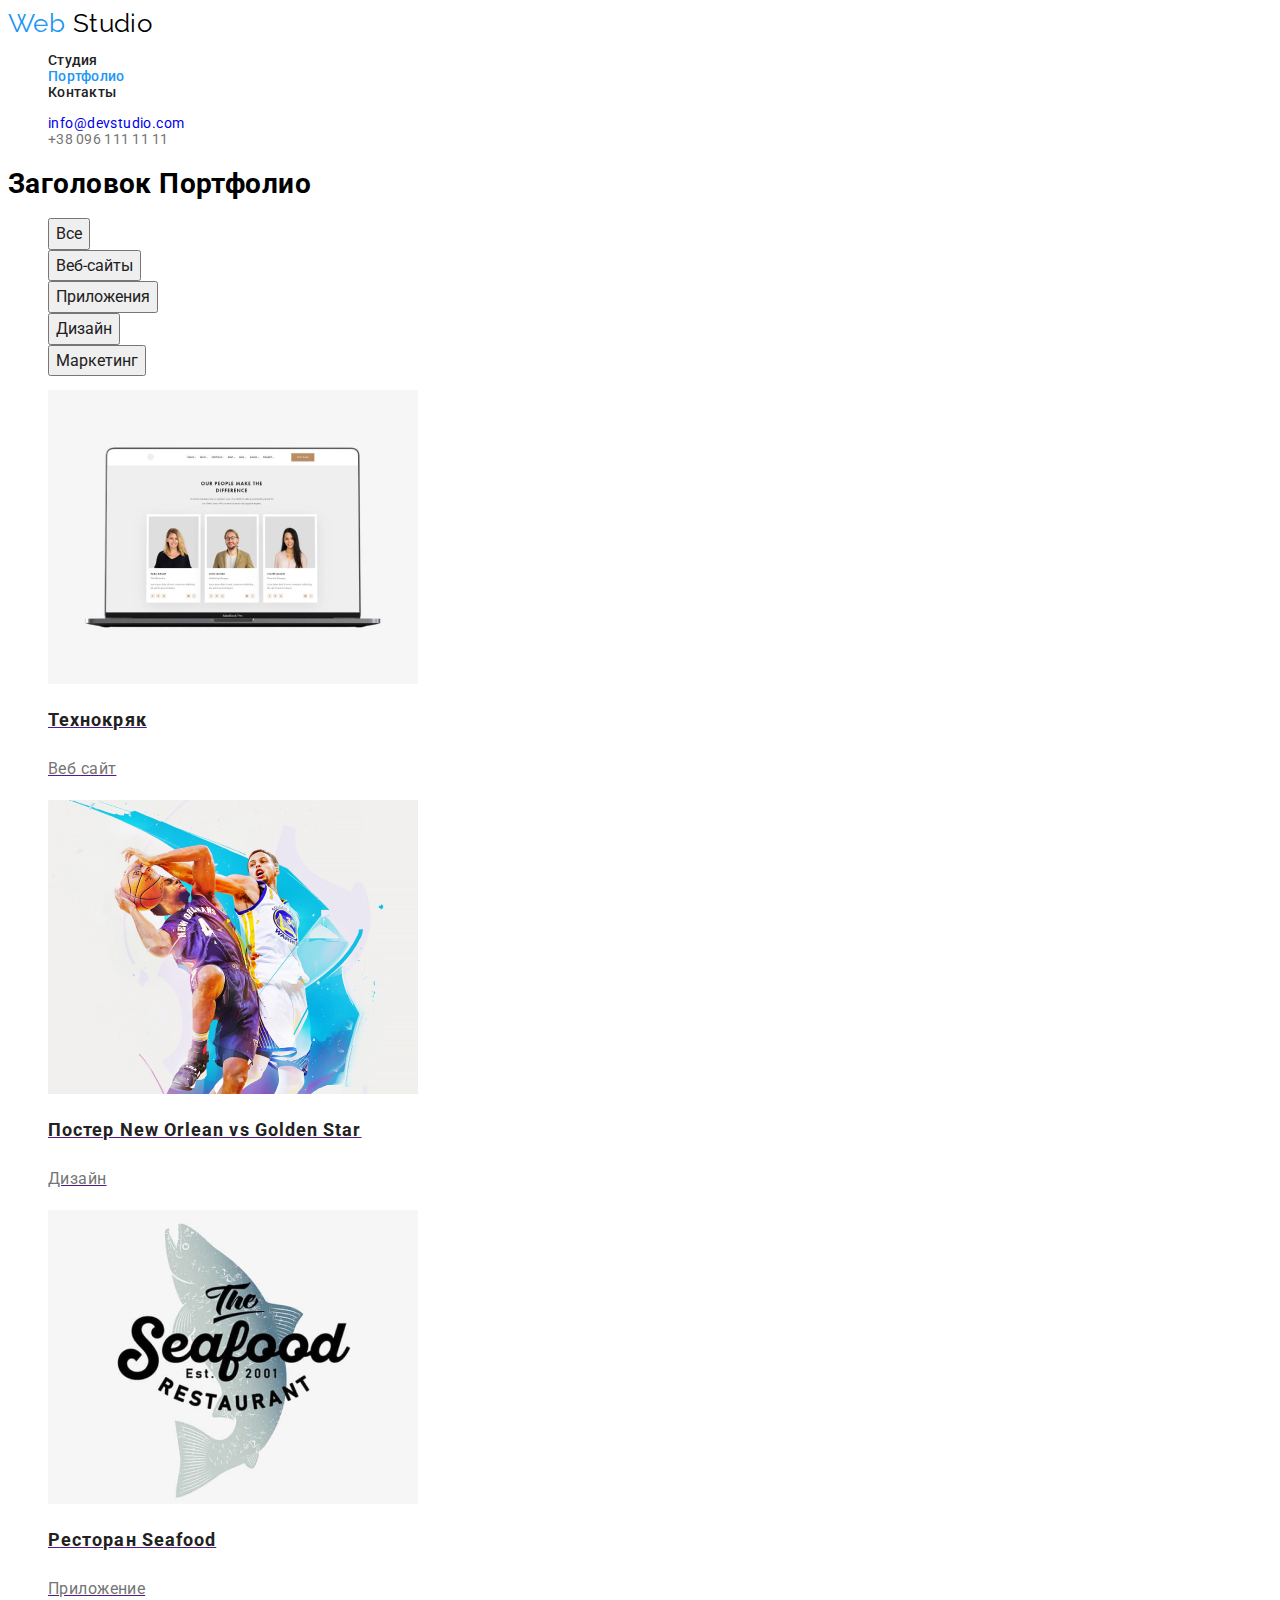
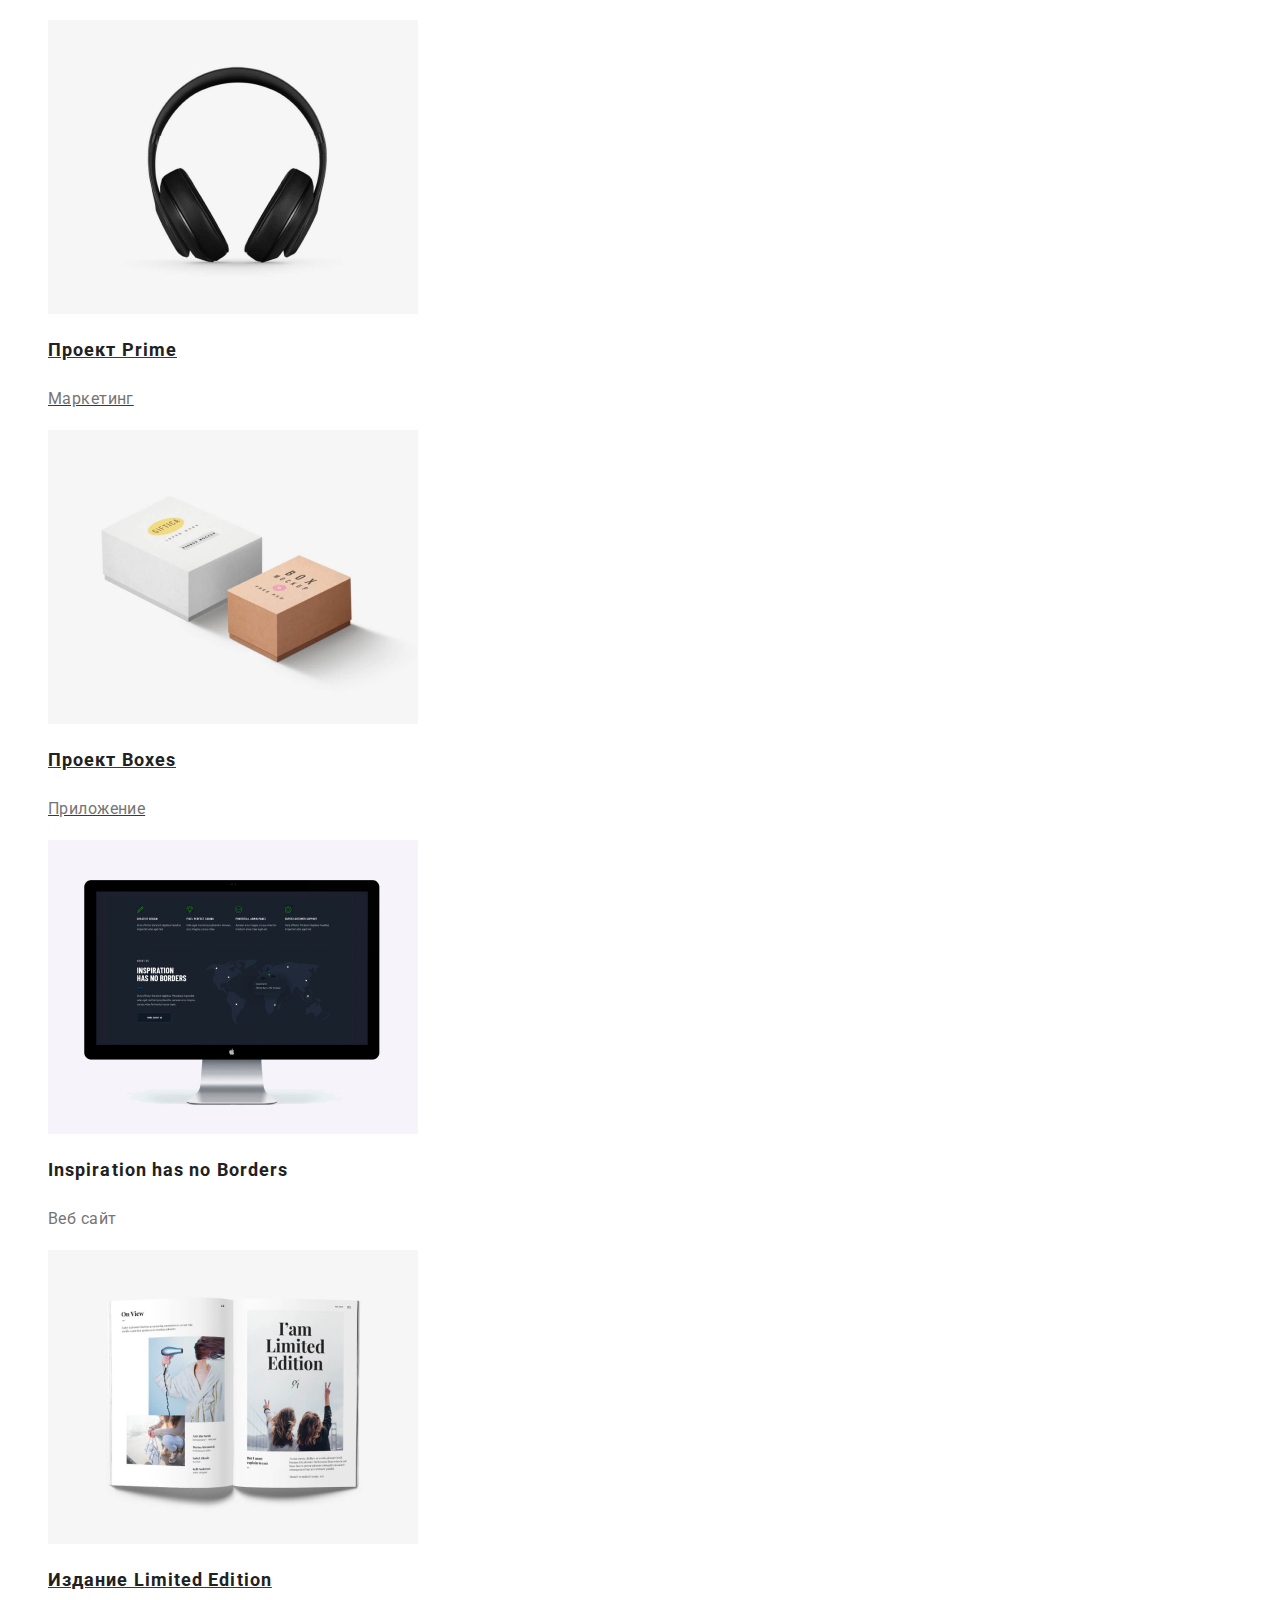
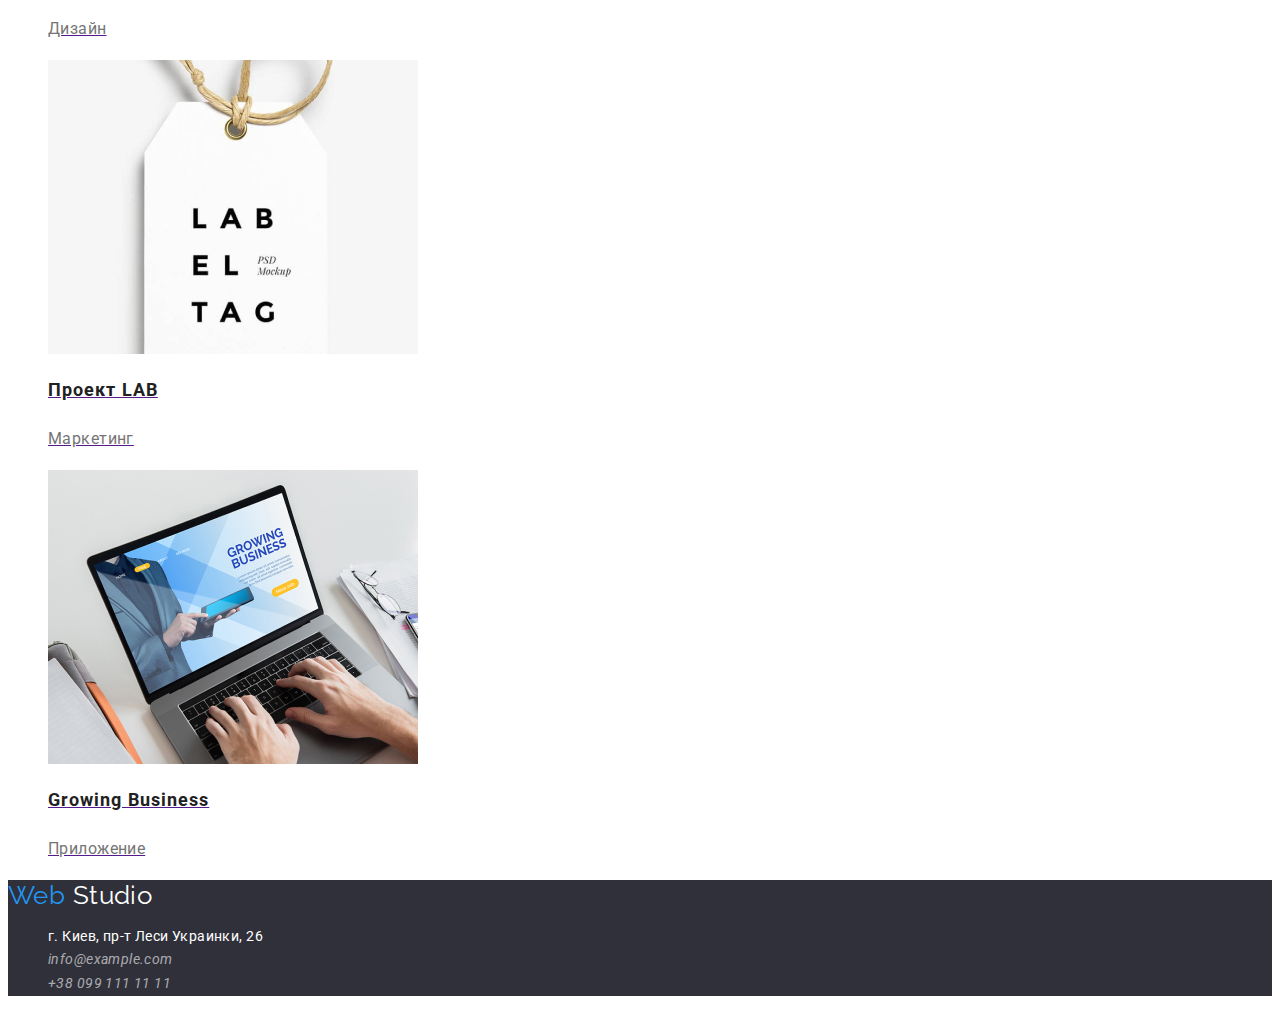
==== portfolio.html @ ffc9e4dd "111" ====
<!DOCTYPE html>
<html lang="ru">
  <head>
    <meta charset="UTF-8" />
    <meta http-equiv="X-UA-Compatible" content="IE=edge" />
    <meta name="viewport" content="width=device-width, initial-scale=1.0" />
    <title>Портфолио</title>
    <link rel="preconnect" href="https://fonts.googleapis.com" />
    <link rel="preconnect" href="https://fonts.gstatic.com" crossorigin />
    <link
      href="https://fonts.googleapis.com/css2?family=Raleway:wght@700&family=Roboto:wght@400;500;700;900&display=swap"
      rel="stylesheet"
    />
    <link rel="stylesheet" href="./css/styles.css" />
    <!--<style>
   /*a { 
    text-decoration: none; /* Отменяем подчеркивание у ссылки */
   } 
  </style> -->
  </head>
  <body>
    <!--  Верхний контейнер       -->
    <header class="heder list">
      <nav class="hight-kont link">
        <a href="/" class="logotip link"><span class="logotip-end">Web</span> Studio</a>
        <ul class="site-list list link">
         <li><a href="./index.html" class="heder-li link">Студия</a></li>
          <li><a href="./portfolio.html" class="link-current heder-li link list">Портфолио</a></li>
          <li><a href="#" class="heder-li list link">Контакты</a></li>
        </ul>
      </nav>
      <ul class="site-nav-list list">
        <li>
          <a href="mailto:info@devstudio.com" class="site-nav-list-mail link list">info@devstudio.com</a>
        </li>
        <li><a href="tel:+380961111111" class="site-nav-list-contacts contacts link list">+38 096 111 11 11</a></li>
      </ul>
    </header>
    <main>
      <!--Секция Заголовок портфолию  -->
      <section>
        <h1>Заголовок Портфолио</h1>
        <!--  Контейнер с кнопками -->
        <ul class="portfolio-button list">
          <li><button type="button" class="button-li">Все</button></li>
          <li><button type="button" class="button-li">Веб-сайты</button></li>
          <li><button type="button" class="button-li">Приложения</button></li>
          <li><button type="button" class="button-li">Дизайн</button></li>
          <li><button type="button" class="button-li">Маркетинг</button></li>
        </ul>
       <ul class="one-foto list">
          <!--  1 ряд фото -->
          <li>
            <a href=""><img src="./images/foto4.jpg" alt="foto4" width="370" height="294" />
            <h2 class="portfolio-name">Технокряк</h2>
            <p class="portfolio-text">Веб сайт</p></a>
          </li>
          <li>
            <a href=""><img src="./images/foto5.jpg" alt="foto5" width="370" height="294"/>
            <h2 class="portfolio-name">Постер New Orlean vs Golden Star</h2>
            <p class="portfolio-text">Дизайн</p></a>
          </li>
          <li>
            <a href=""><img src="./images/foto6.jpg" alt="foto6" width="370" height="294"/>
            <h2 class="portfolio-name">Ресторан Seafood</h2>
            <p class="portfolio-text">Приложение</p></a>
          </li>
          <!--  2 ряд фото -->
          <li>
            <a href=""><img src="./images/foto7.jpg" alt="foto7" width="370" height="294"/>
            <h2 class="portfolio-name">Проект Prime</h2>
            <p class="portfolio-text">Маркетинг</p></a>
          </li>
          <li>
            <a href=""><img src="./images/foto8.jpg" alt="foto8" width="370" height="294"/>
            <h2 class="portfolio-name">Проект Boxes</h2>
            <p class="portfolio-text">Приложение</p>
          </li>
          <li>
            <a href=""><img src="./images/foto9.jpg" alt="foto9" width="370" height="294"/></a>
            <h2 class="portfolio-name">Inspiration has no Borders</h2>
            <p class="portfolio-text">Веб сайт</p></a>
          </li>
          <!-- 3 ряд фото -->
          <li>
            <a href=""><img src="./images/foto10.jpg" alt="foto10" width="370" height="294"/>
            <h2 class="portfolio-name">Издание Limited Edition</h2>
            <p class="portfolio-text">Дизайн</p></a>
          </li>
          <li>
            <a href=""><img src="./images/foto11.jpg" alt="foto11" width="370" height="294"/>
            <h2 class="portfolio-name">Проект LAB</h2>
            <p class="portfolio-text">Маркетинг</p></a>
          </li>
          <li>
            <a href=""><img src="./images/foto12.jpg" alt="foto12" width="370" height="294"/>
            <h2 class="portfolio-name">Growing Business</h2>
            <p class="portfolio-text">Приложение</p></a>
          </li>
        </ul>
      </section>
    </main>
    <!-- Футер     -->
    <footer>
      <div class="adress">
        <a href="/" class="logo-footer link"><span class="logotip-end">Web</span> Studio</a>
        <address>
          <ul class="footer list">
            <li>
              <a href="#" class="adr-text link">г. Киев, пр-т Леси Украинки, 26</a>
            </li>
            <li>
              <a href="mailto:info@example.com" class="adr-mail link list">info@example.com</a>
            </li>
            <li>
              <a href="tel:+380991111111" class="adr-mail link list">+38 099 111 11 11</a>
            </li>
          </ul>
        </address>
      </div>
    </footer>
  </body>
</html>
---- css/styles.css ----
body {
  background-color: #ffffff;
  font-family: Roboto;
  letter-spacing: 0.03em;
  font-size: 14px;
}
/*убираем подчекивание*/
.link {
  text-decoration: none;
}
/* убираем точки*/
.list {
  list-style: none;
}
/* ------------header----------------------- */

.logotip {
  color: #000000;
  font-family: Raleway;
  font-size: 26px;
  line-height: 1.19;
}
.logotip-end {
  color: #2196f3;
  font-family: Raleway;
  font-size: 26px;
  line-height: 1.19;
}

.heder-li {
  font-weight: 500;
  font-size: 14px;
  line-height: 1.14;
  letter-spacing: 0.02em;
  color: #212121;
}
.heder-li:hover {
  color: #2196f3;
}

.heder-li:focus {
  color: #2196f3;
}

.site-list {
  color: #212121;
  line-height: 1.14;
  letter-spacing: 0.02em;
}
.link-portfo {
  color: #212121;
}
.link-current {
  color: #2196f3;
}
.link-current:hover {
  color: #2196f3;
}
.link-current:focus {
  color: #2196f3;
}

.contacts {
  color: #757575;
  line-height: 1.14;
  letter-spacing: 0.02em;
}
.site-nav-list-mail:hover {
color: #2196f3;
}
.site-nav-list-mail:focus {
color: #2196f3;
}
.site-nav-list-contacts:hover {
  color: #2196f3;
}
.site-nav-list-contacts:focus {
  color: #2196f3;
}

/* -----------main---------------------- */
.hero {
  background-color: #2f303a;
}
.hero-title {
  color: #ffffff;
  font-weight: 900;
  font-size: 44px;
  line-height: 1.3;
  text-align: center;
  letter-spacing: 0.06em;
}
.hero-button-text {
  font-family: inherit;
  background-color: #2196f3;
  color: #ffffff;
  font-size: 16px;
  line-height: 1.8;
  letter-spacing: 0.06em;
}
/*----------- преймущества --------------------*/
.benefits-title {
  color: #212121;
  font-size: 14px;
  line-height: 1.14;
  text-transform: uppercase;
}
.benefits-text {
  color: #757575;
  line-height: 1.7;
}
/* ----------чем мы занимаемся ------------------*/
.about-us-text {
  color: #212121;
  font-size: 36px;
  line-height: 1.16;
  text-align: center;
}
/*----------- наша команда -------------------- */
.our-team {
  font-size: 16px;
  line-height: 1.18;
  color: #212121;
}
.our-team-text {
  font-size: 16px;
  line-height: 1.18;
  color: #757575;
}
/* --------------подвал -------------------------*/
.adress {
  background-color: #2f303a;
}
.logo-footer {
  font-family: Raleway;
  font-size: 26px;
  line-height: 1.19;
  color: #ffffff;
}
.adr-text {
  font-style: normal;
  line-height: 1.7;
  color: #ffffff;
}
.adr-mail {
  line-height: 1.7;
  color: rgba(255, 255, 255, 0.6);
}
/* ------------Портфолио --------------------------*/
.button-set {
  background-color: #f5f4fa;
}
.button-li {
  font-family: inherit;
  font-size: 16px;
  line-height: 1.6;
  text-align: center;
  color: #212121;
}
.portfolio-name {
  font-weight: bold;
  font-size: 18px;
  line-height: 36px;
  letter-spacing: 0.06em;
  color: #212121;
}
.portfolio-text {
  font-size: 16px;
  line-height: 30px;
  color: #757575;
}
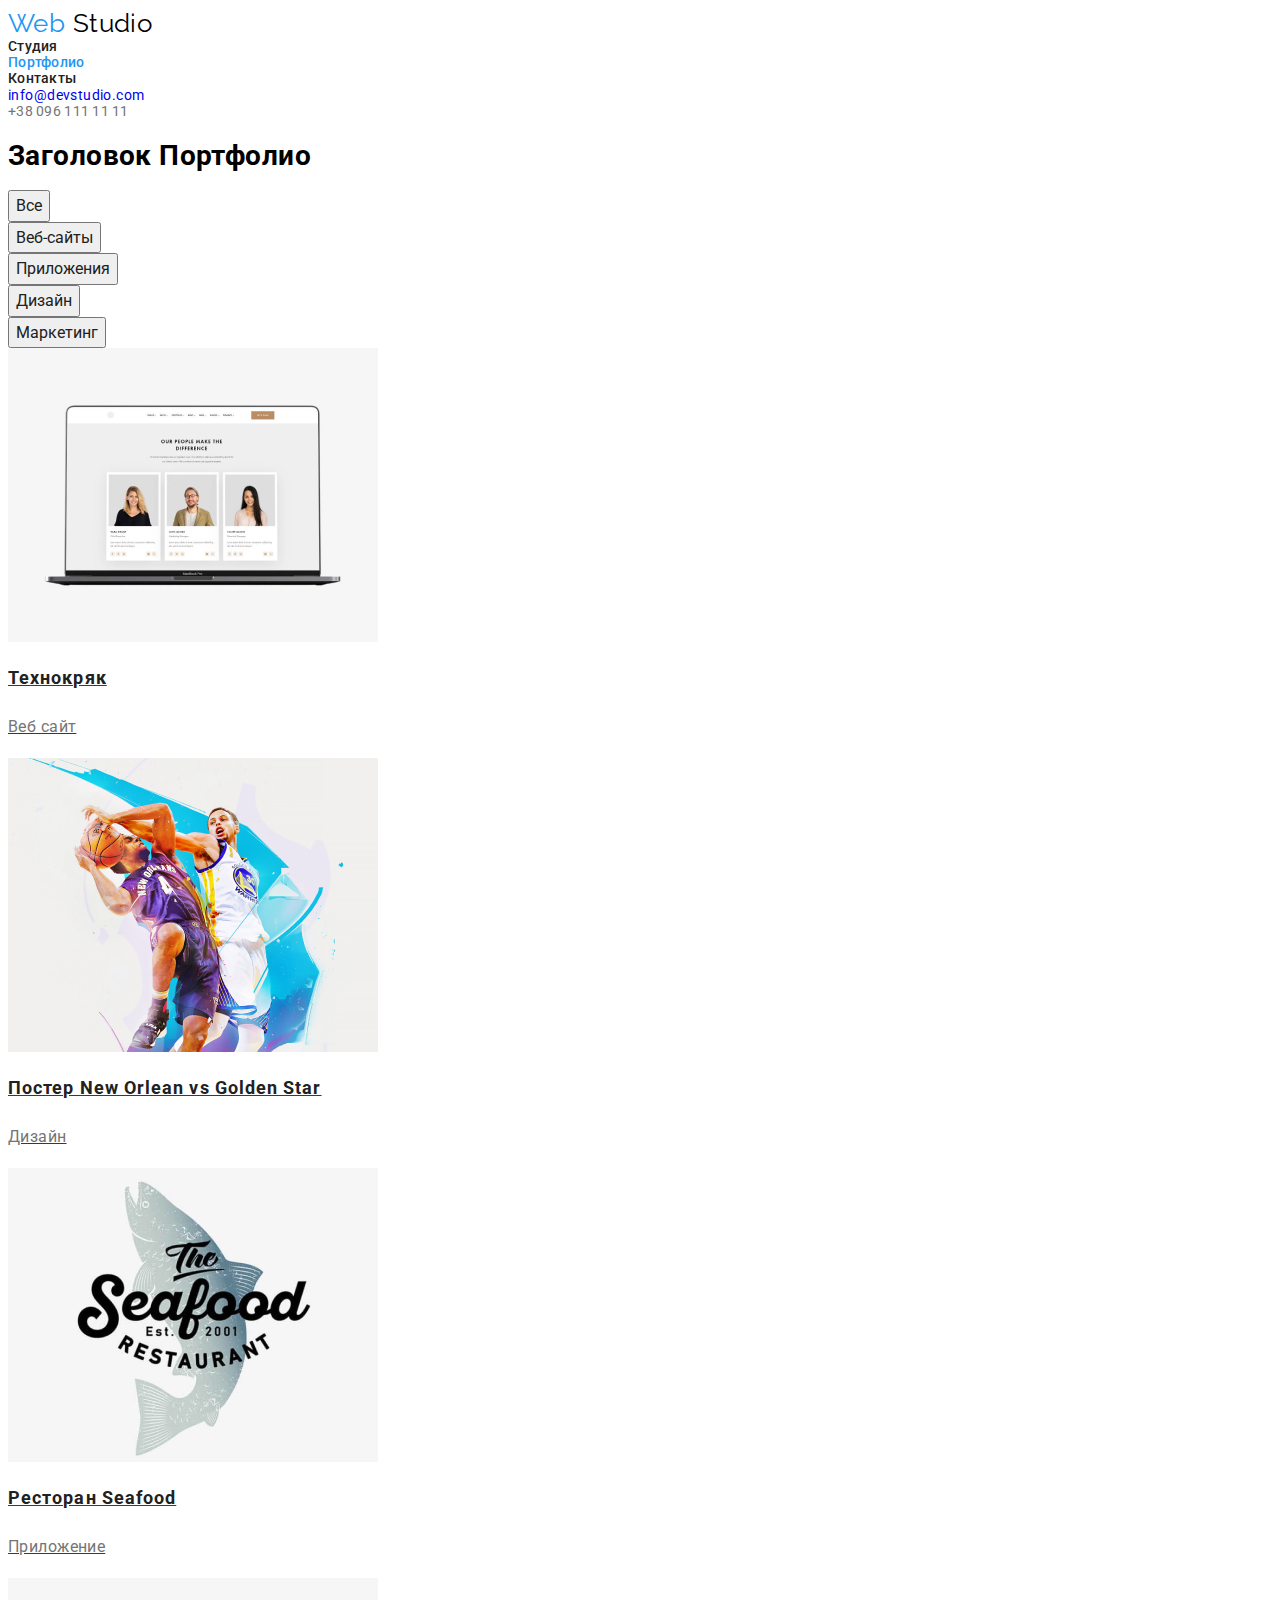
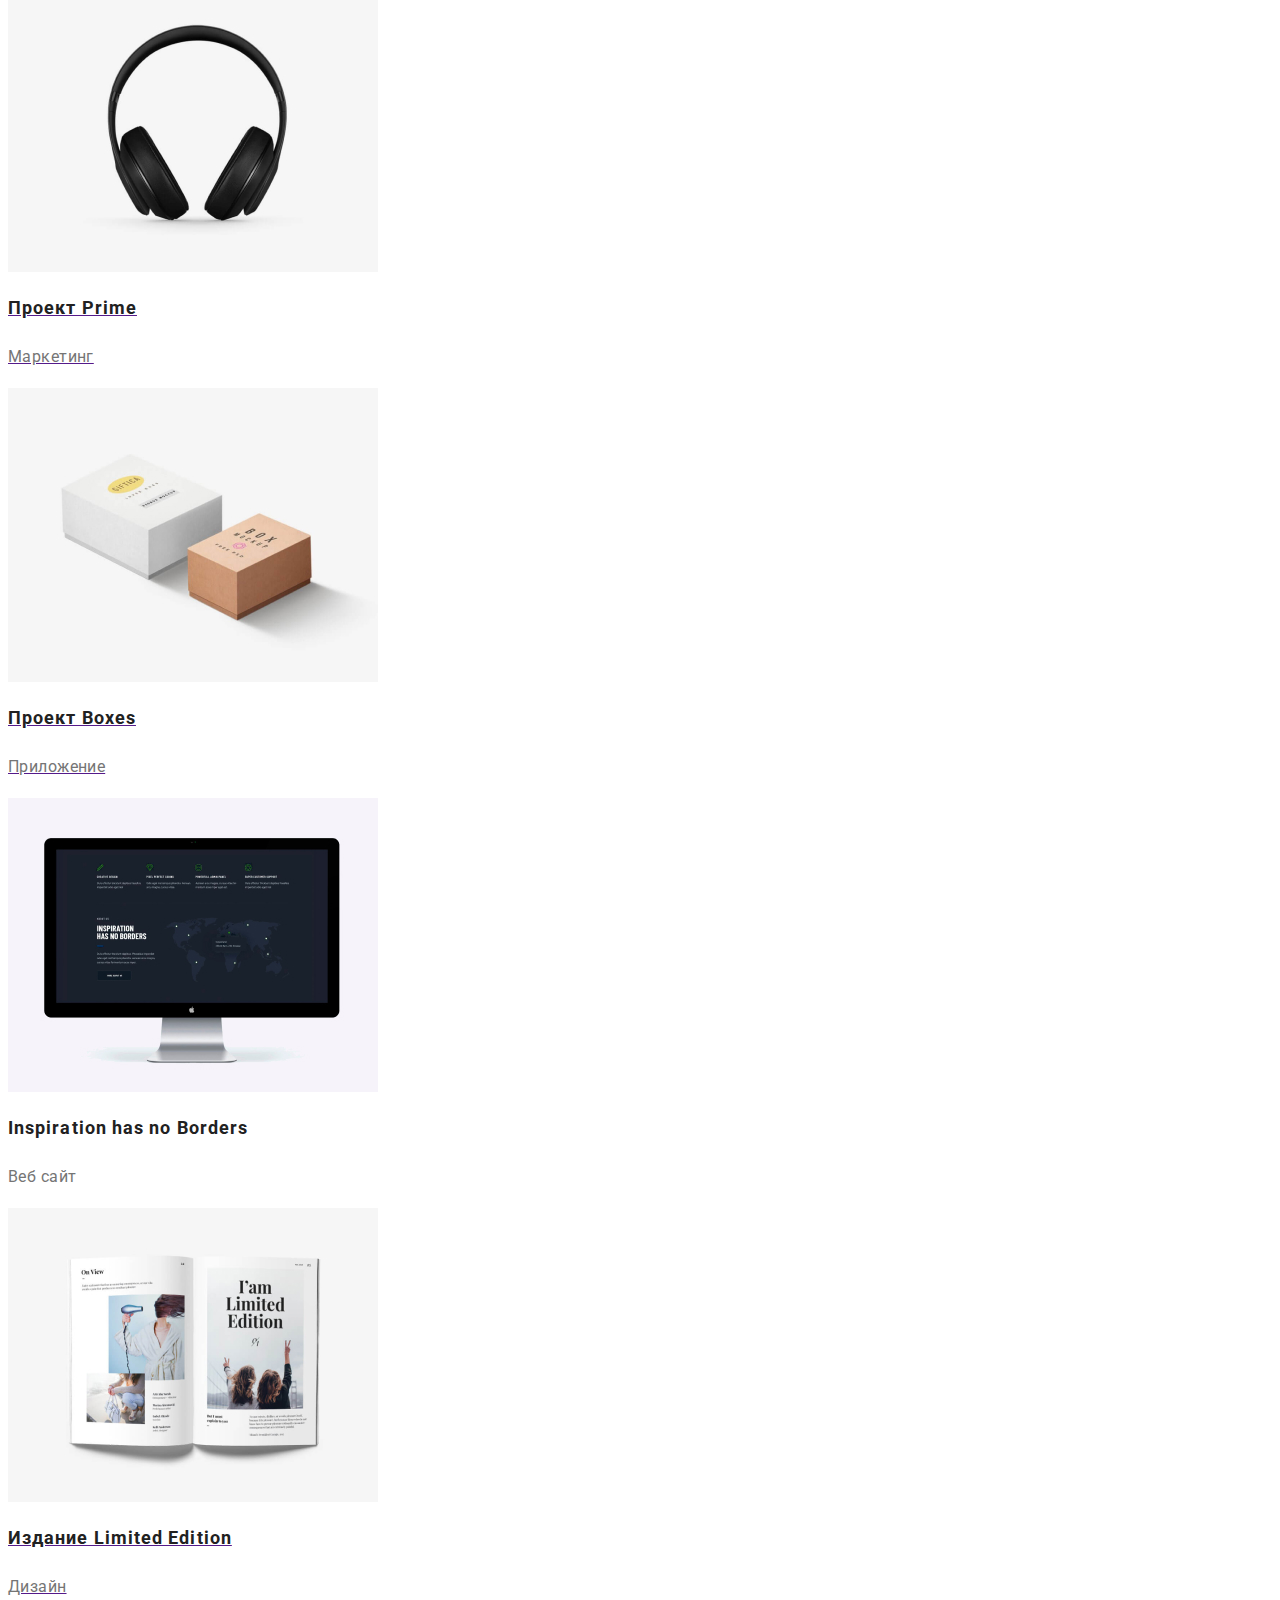
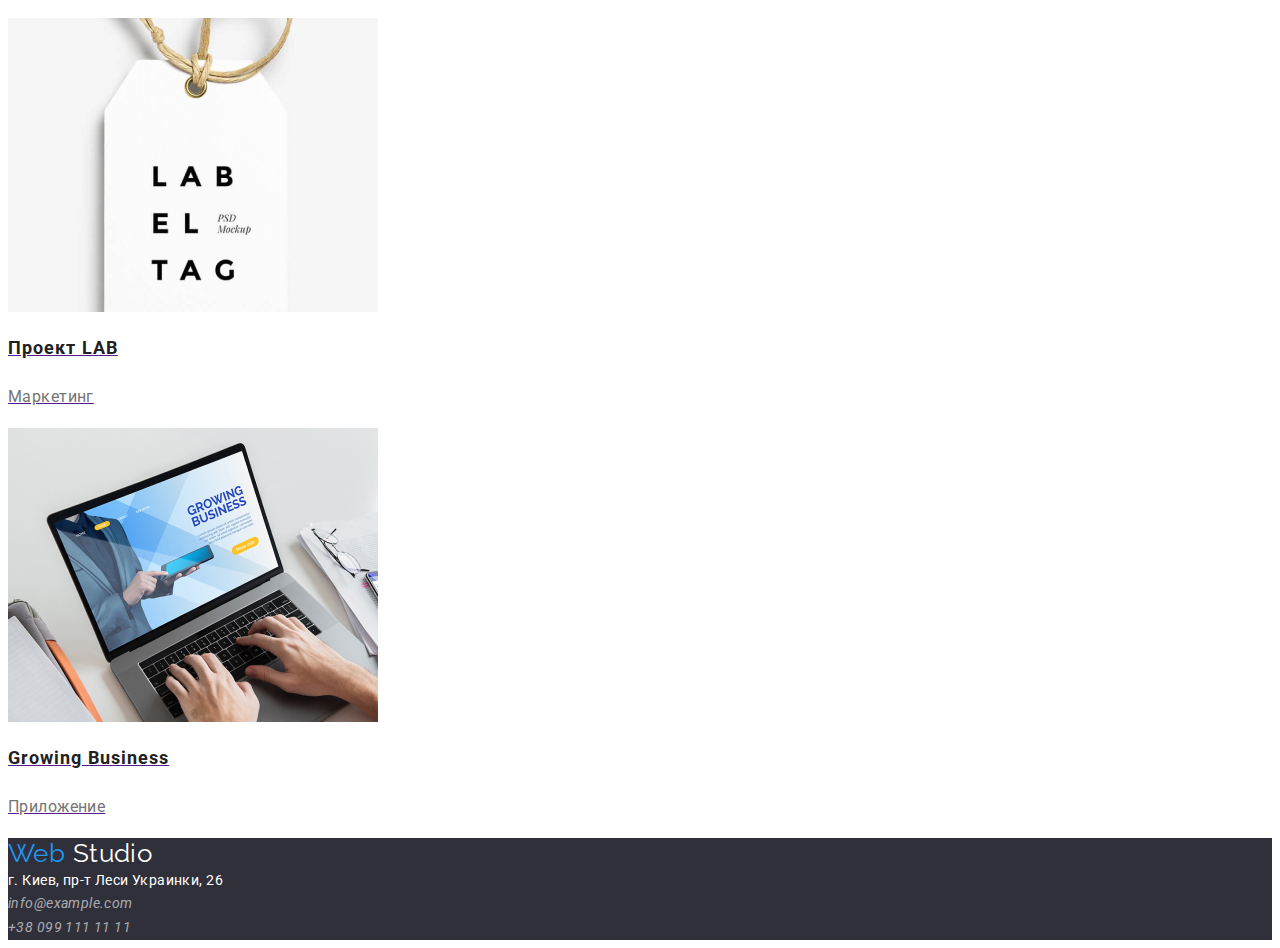
==== commit a850718f: "111" ====
--- a/portfolio.html
+++ b/portfolio.html
@@ -10,8 +10,8 @@
     <link
       href="https://fonts.googleapis.com/css2?family=Raleway:wght@700&family=Roboto:wght@400;500;700;900&display=swap"
       rel="stylesheet"
-    />
-    <link rel="stylesheet" href="./css/styles.css" />
+          />
+         <link rel="stylesheet" href="./css/styles.css" />
     <!--<style>
    /*a { 
     text-decoration: none; /* Отменяем подчеркивание у ссылки */
@@ -20,9 +20,9 @@
   </head>
   <body>
     <!--  Верхний контейнер       -->
-    <header class="heder list">
+            <header class="heder list">
       <nav class="hight-kont link">
-        <a href="/" class="logotip link"><span class="logotip-end">Web</span> Studio</a>
+            <a href="/" class="logotip link"><span class="logotip-end">Web</span> Studio</a>
         <ul class="site-list list link">
          <li><a href="./index.html" class="heder-li link">Студия</a></li>
           <li><a href="./portfolio.html" class="link-current heder-li link list">Портфолио</a></li>
--- a/css/styles.css
+++ b/css/styles.css
@@ -10,6 +10,8 @@
 }
 /* убираем точки*/
 .list {
+  padding: 0;
+  margin: 0;
   list-style: none;
 }
 /* ------------header----------------------- */
@@ -66,10 +68,10 @@
   letter-spacing: 0.02em;
 }
 .site-nav-list-mail:hover {
-color: #2196f3;
+  color: #2196f3;
 }
 .site-nav-list-mail:focus {
-color: #2196f3;
+  color: #2196f3;
 }
 .site-nav-list-contacts:hover {
   color: #2196f3;
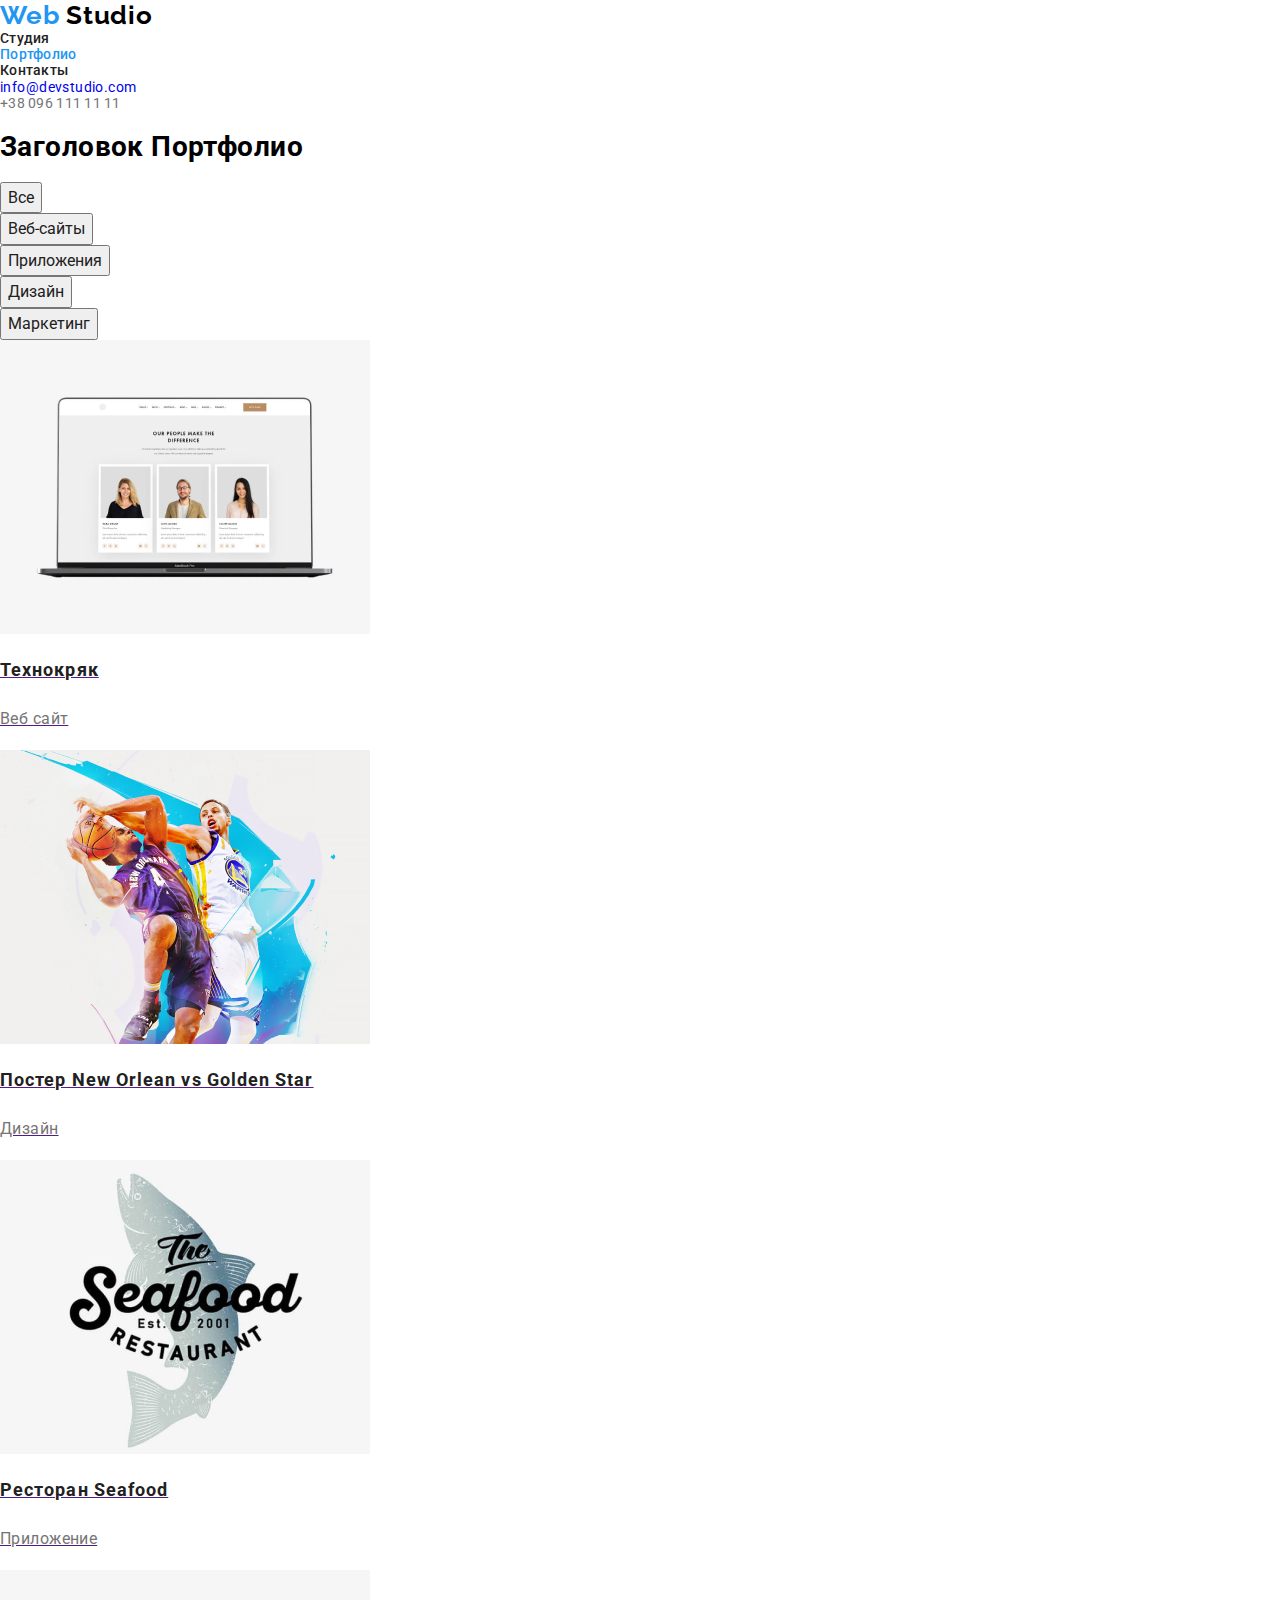
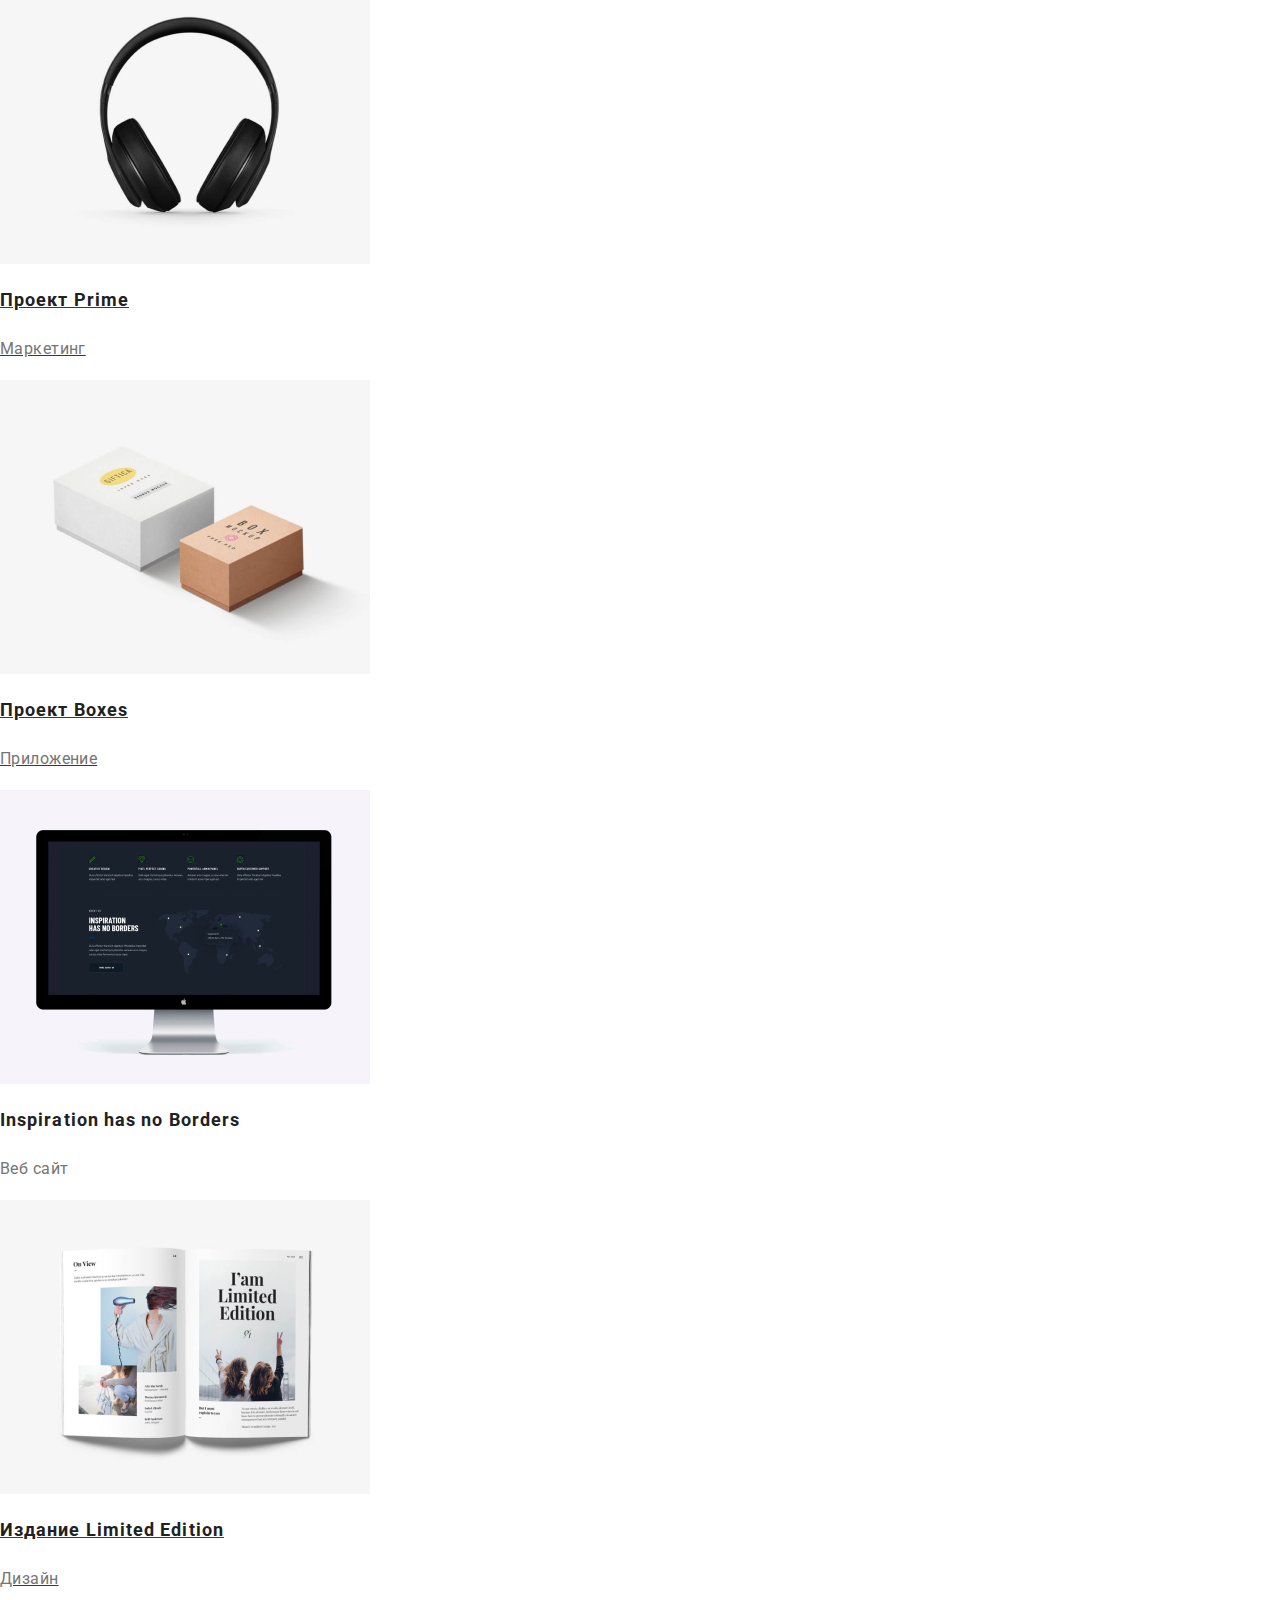
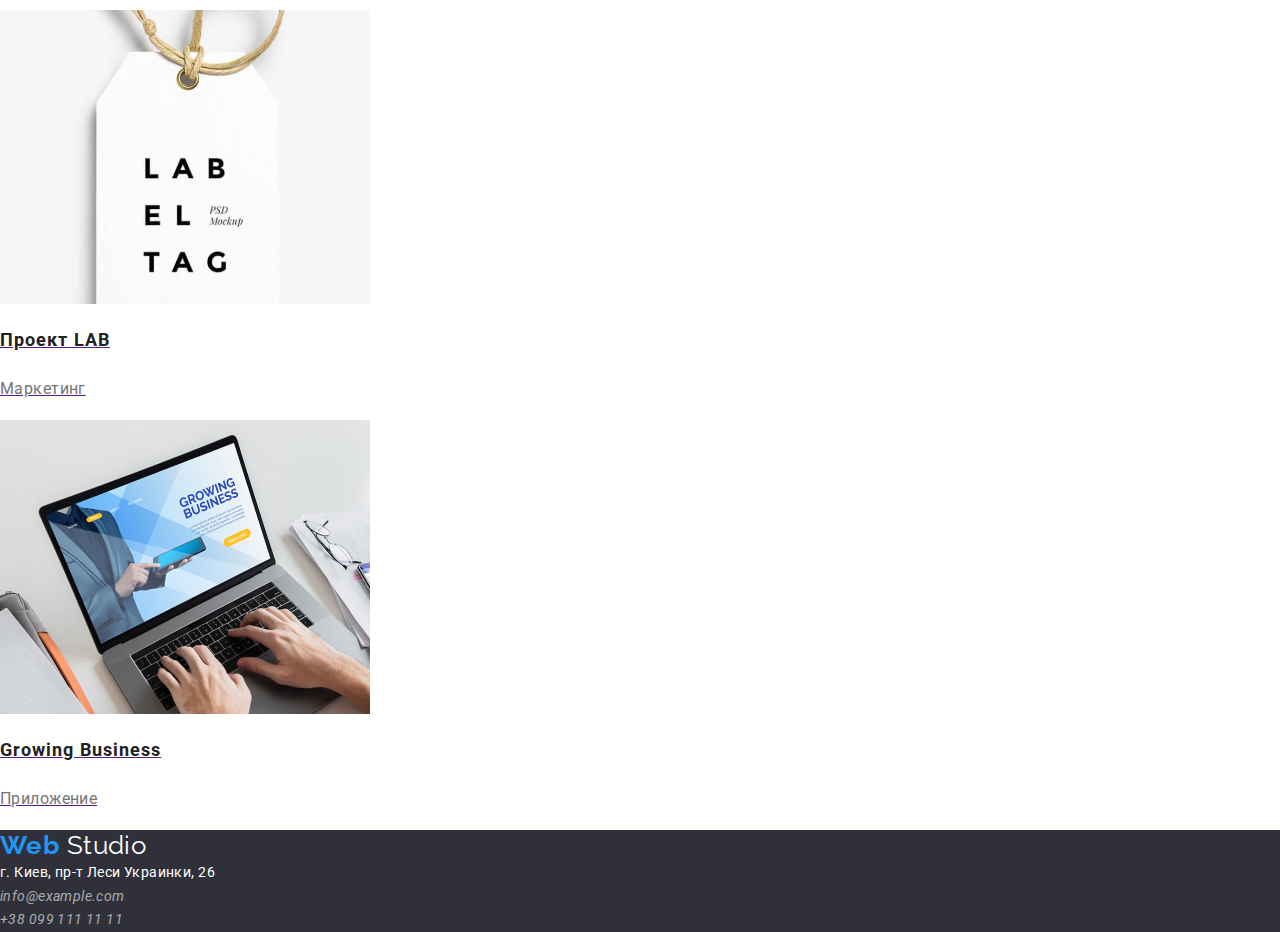
==== commit 8eb25f8c: "1111" ====
--- a/portfolio.html
+++ b/portfolio.html
@@ -11,6 +11,10 @@
       href="https://fonts.googleapis.com/css2?family=Raleway:wght@700&family=Roboto:wght@400;500;700;900&display=swap"
       rel="stylesheet"
           />
+          <link
+      rel="stylesheet"
+      href="https://cdnjs.cloudflare.com/ajax/libs/modern-normalize/1.1.0/modern-normalize.min.css"
+    />
          <link rel="stylesheet" href="./css/styles.css" />
     <!--<style>
    /*a { 
--- a/css/styles.css
+++ b/css/styles.css
@@ -4,6 +4,11 @@
   letter-spacing: 0.03em;
   font-size: 14px;
 }
+.main-nav {
+  display: flex;
+  align-items: center;
+}
+
 /*убираем подчекивание*/
 .link {
   text-decoration: none;
@@ -14,19 +19,25 @@
   margin: 0;
   list-style: none;
 }
-/* ------------header----------------------- */
+/* ------------header-------------- */
 
 .logotip {
   color: #000000;
   font-family: Raleway;
   font-size: 26px;
+  font-weight: bold;
+  font-size: 26px;
   line-height: 1.19;
+  letter-spacing: 0.03em;
+
 }
 .logotip-end {
   color: #2196f3;
   font-family: Raleway;
   font-size: 26px;
   line-height: 1.19;
+    font-weight: bold;
+    letter-spacing: 0.03em;
 }
 
 .heder-li {
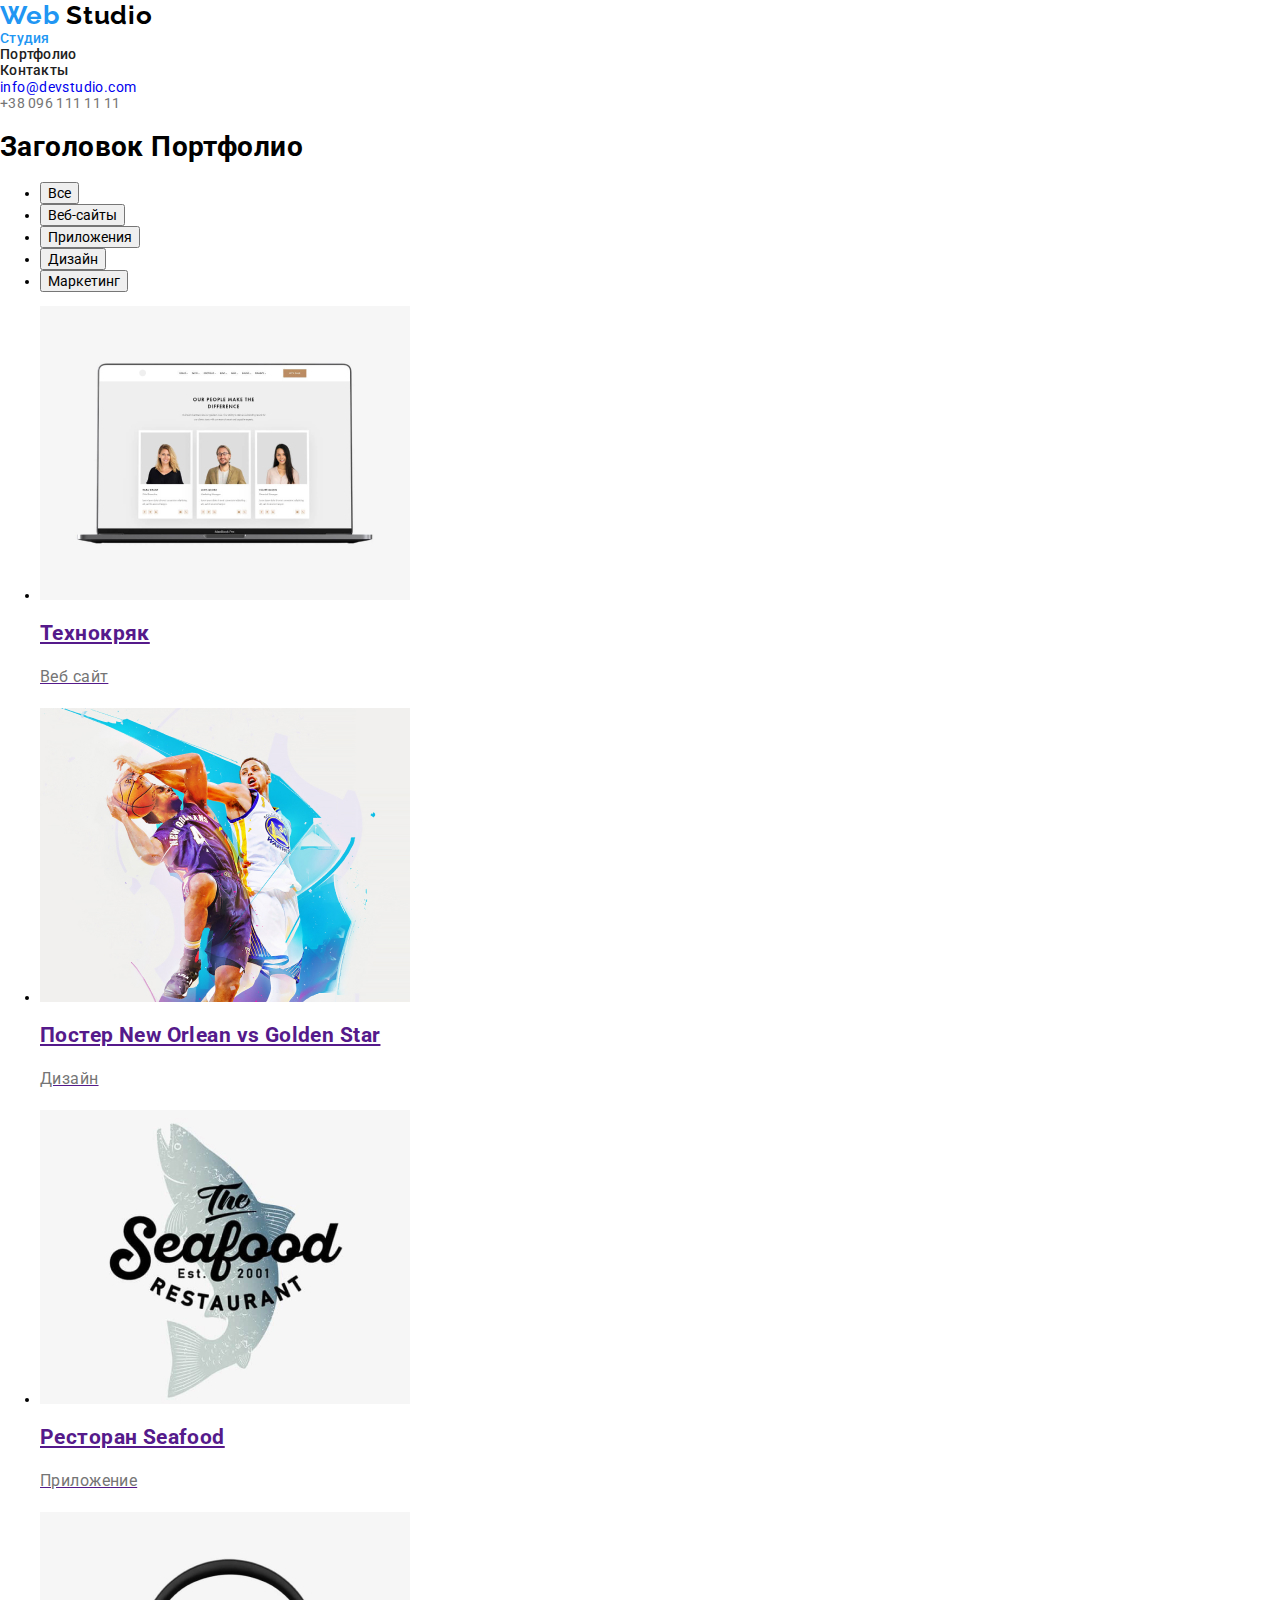
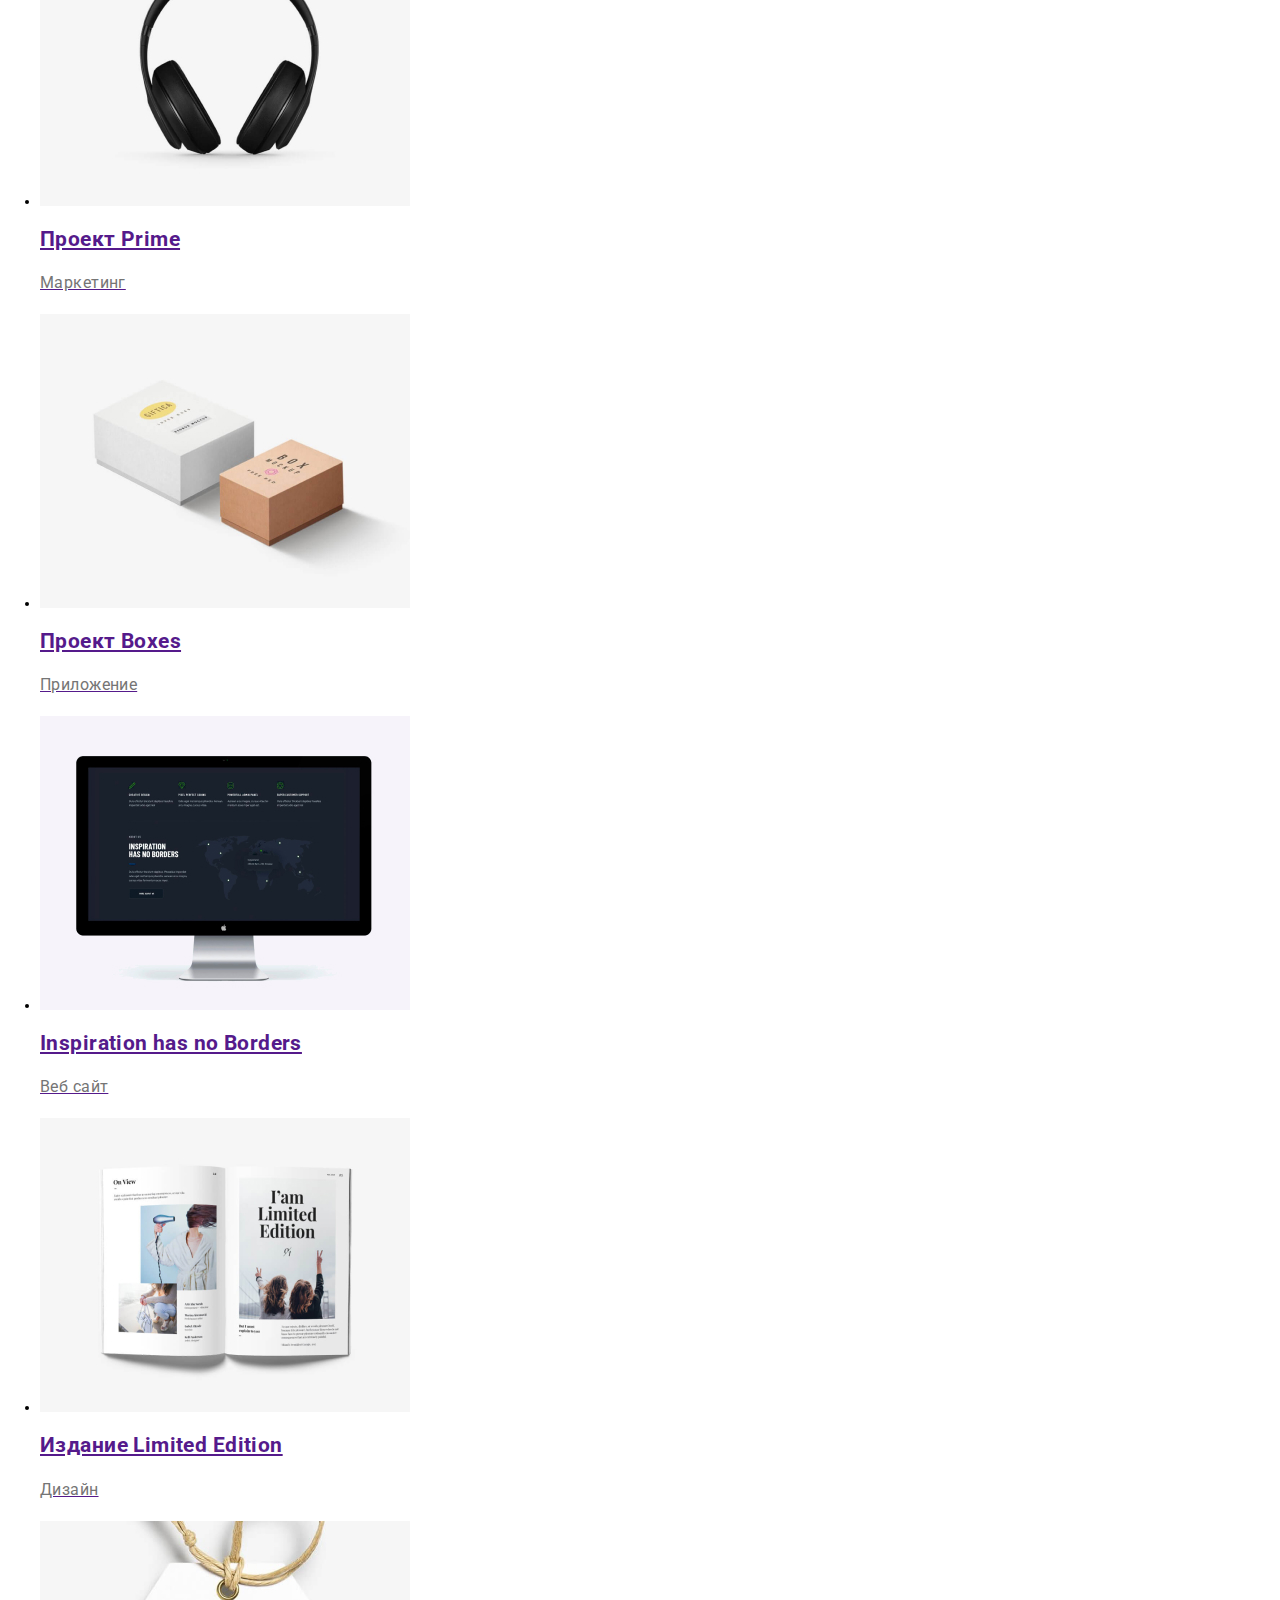
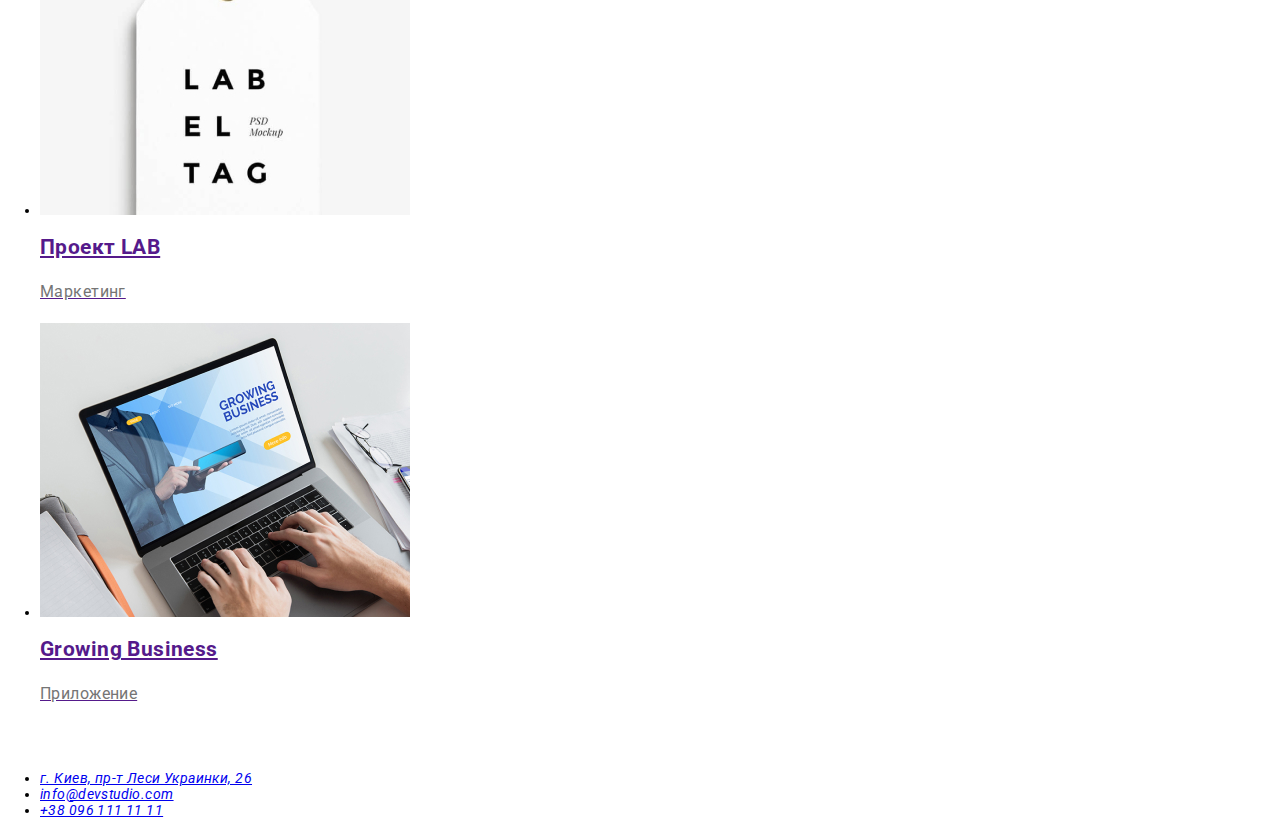
==== commit d55869cd: "Рeдакция Portfolio" ====
--- a/portfolio.html
+++ b/portfolio.html
@@ -23,105 +23,153 @@
   </style> -->
   </head>
   <body>
+
     <!--  Верхний контейнер       -->
-            <header class="heder list">
-      <nav class="hight-kont link">
+            <header class="heder">
+              <div class="container nav-container">           </div>
+      <nav class="header-nav">
             <a href="/" class="logotip link"><span class="logotip-end">Web</span> Studio</a>
+
+
+<!--Меню верхнее    -->
         <ul class="site-list list link">
-         <li><a href="./index.html" class="heder-li link">Студия</a></li>
-          <li><a href="./portfolio.html" class="link-current heder-li link list">Портфолио</a></li>
-          <li><a href="#" class="heder-li list link">Контакты</a></li>
-        </ul>
-      </nav>
-      <ul class="site-nav-list list">
-        <li>
-          <a href="mailto:info@devstudio.com" class="site-nav-list-mail link list">info@devstudio.com</a>
-        </li>
-        <li><a href="tel:+380961111111" class="site-nav-list-contacts contacts link list">+38 096 111 11 11</a></li>
-      </ul>
+              <li><a href="./index.html" class="link-current heder-li list link">Студия</a></li>
+              <li><a href="./portfolio.html" class="heder-li link list">Портфолио</a></li>
+              <li><a href="#" class="heder-li list link">Контакты</a></li>
+            </ul>
+     <ul class="site-nav-list list">
+            <li>
+              <a href="mailto:info@devstudio.com" class="site-nav-list-mail link list"
+                >info@devstudio.com</a
+              >
+            </li>
+            <li>
+              <a href="tel:+380961111111" class="site-nav-list-contacts contacts link list"
+                >+38 096 111 11 11</a
+              >
+            </li>
+            </nav>
+          </ul>
+        </div>
+      </div>
     </header>
+     
+     
     <main>
       <!--Секция Заголовок портфолию  -->
-      <section>
-        <h1>Заголовок Портфолио</h1>
+      <!--Кнопки-->
+      <section class="portfolio-section">
+        <div class="container">            </div>
+        <h1 class="visually-hidden">Заголовок Портфолио</h1>
         <!--  Контейнер с кнопками -->
-        <ul class="portfolio-button list">
-          <li><button type="button" class="button-li">Все</button></li>
-          <li><button type="button" class="button-li">Веб-сайты</button></li>
-          <li><button type="button" class="button-li">Приложения</button></li>
-          <li><button type="button" class="button-li">Дизайн</button></li>
-          <li><button type="button" class="button-li">Маркетинг</button></li>
+        <ul class="portfolio-button-list">
+          <li class="item"><button type="button" class="portfolio-button">Все</button></li>
+          <li class="item"><button type="button" class="portfolio-button">Веб-сайты</button></li>
+          <li class="item"><button type="button" class="portfolio-button">Приложения</button></li>
+          <li class="item"><button type="button" class="portfolio-button">Дизайн</button></li>
+          <li class="item"><button type="button" class="portfolio-button">Маркетинг</button></li>
         </ul>
-       <ul class="one-foto list">
+       <ul class="portfolio-second-list">
           <!--  1 ряд фото -->
-          <li>
+          <li class="item card">
             <a href=""><img src="./images/foto4.jpg" alt="foto4" width="370" height="294" />
-            <h2 class="portfolio-name">Технокряк</h2>
-            <p class="portfolio-text">Веб сайт</p></a>
+            <div class="card-container">                 
+              <h2 class="portfolio-title">Технокряк</h2>
+            <p class="portfolio-text">Веб сайт</p>
+          
+          </div>
+          </a>
           </li>
-          <li>
+          <li class="item">
             <a href=""><img src="./images/foto5.jpg" alt="foto5" width="370" height="294"/>
-            <h2 class="portfolio-name">Постер New Orlean vs Golden Star</h2>
-            <p class="portfolio-text">Дизайн</p></a>
+            <div class="card-container">         
+              <h2 class="portfolio-title">Постер New Orlean vs Golden Star</h2>
+            <p class="portfolio-text">Дизайн</p>
+          
+          </div>
+          </a>
           </li>
-          <li>
+          <li class="item">
             <a href=""><img src="./images/foto6.jpg" alt="foto6" width="370" height="294"/>
-            <h2 class="portfolio-name">Ресторан Seafood</h2>
-            <p class="portfolio-text">Приложение</p></a>
+              <div class="card-container">          
+            <h2 class="portfolio-title">Ресторан Seafood</h2>
+            <p class="portfolio-text">Приложение</p>
+          </div>
+          </a>
           </li>
+          <div class="card-container"></div>          
           <!--  2 ряд фото -->
-          <li>
+          <li class="item">
             <a href=""><img src="./images/foto7.jpg" alt="foto7" width="370" height="294"/>
-            <h2 class="portfolio-name">Проект Prime</h2>
-            <p class="portfolio-text">Маркетинг</p></a>
+              <div class="card-container">         
+            <h2 class="portfolio-title">Проект Prime</h2>
+            <p class="portfolio-text">Маркетинг</p>
+          </div>
+          </a>
           </li>
-          <li>
+          <li class="item">
             <a href=""><img src="./images/foto8.jpg" alt="foto8" width="370" height="294"/>
-            <h2 class="portfolio-name">Проект Boxes</h2>
+              <div class="card-container">        
+            <h2 class="portfolio-title">Проект Boxes</h2>
             <p class="portfolio-text">Приложение</p>
+</div>
+            </a>
           </li>
-          <li>
-            <a href=""><img src="./images/foto9.jpg" alt="foto9" width="370" height="294"/></a>
-            <h2 class="portfolio-name">Inspiration has no Borders</h2>
-            <p class="portfolio-text">Веб сайт</p></a>
+          <li class="item">
+            <a href=""><img src="./images/foto9.jpg" alt="foto9" width="370" height="294"/>
+              <div class="card-container">           
+            <h2 class="portfolio-title">Inspiration has no Borders</h2>
+            <p class="portfolio-text">Веб сайт</p>
+                    </div>
+           </a>
           </li>
           <!-- 3 ряд фото -->
-          <li>
+          <li class="item">
             <a href=""><img src="./images/foto10.jpg" alt="foto10" width="370" height="294"/>
-            <h2 class="portfolio-name">Издание Limited Edition</h2>
-            <p class="portfolio-text">Дизайн</p></a>
+              <div class="card-container">                   
+            <h2 class="portfolio-title">Издание Limited Edition</h2>
+            <p class="portfolio-text">Дизайн</p>
+          </div>
+          </a>
           </li>
-          <li>
+          <li class="item">
             <a href=""><img src="./images/foto11.jpg" alt="foto11" width="370" height="294"/>
-            <h2 class="portfolio-name">Проект LAB</h2>
-            <p class="portfolio-text">Маркетинг</p></a>
+              <div class="card-container">  
+            <h2 class="portfolio-title">Проект LAB</h2>
+            <p class="portfolio-text">Маркетинг</p>
+               </div>          
+          </a>
           </li>
-          <li>
+          <li class="item">
             <a href=""><img src="./images/foto12.jpg" alt="foto12" width="370" height="294"/>
-            <h2 class="portfolio-name">Growing Business</h2>
-            <p class="portfolio-text">Приложение</p></a>
+              <div class="card-container">            
+            <h2 class="portfolio-title">Growing Business</h2>
+            <p class="portfolio-text">Приложение</p>
+          </div>
+          </a>
           </li>
         </ul>
       </section>
     </main>
-    <!-- Футер     -->
-    <footer>
-      <div class="adress">
-        <a href="/" class="logo-footer link"><span class="logotip-end">Web</span> Studio</a>
-        <address>
-          <ul class="footer list">
-            <li>
-              <a href="#" class="adr-text link">г. Киев, пр-т Леси Украинки, 26</a>
+   <!-- Футер -->
+    <footer class="footer" id="contacts">
+      <div class="container">
+        <a href="./index.html" class="logo-footer"><span class="logo-web">Web</span> Studio</a>
+        <address class="adress-footer">
+          <ul class="footer-list">
+            <li class="item">
+              <a class="footer-adress" href="#">г. Киев, пр-т Леси Украинки, 26</a>
             </li>
-            <li>
-              <a href="mailto:info@example.com" class="adr-mail link list">info@example.com</a>
+            <li class="item">
+              <a class="footer-contacts" href="mailto:info@devstudio.com" 
+                >info@devstudio.com</a
+              >
             </li>
-            <li>
-              <a href="tel:+380991111111" class="adr-mail link list">+38 099 111 11 11</a>
-            </li>
+            <li class="item">
+              <a href="tel:+380961111111" class="footer-contacts">+38 096 111 11 11</a></li>
           </ul>
         </address>
       </div>
     </footer>
   </body>
-</html>
+</html>--- a/css/styles.css
+++ b/css/styles.css
@@ -29,15 +29,14 @@
   font-size: 26px;
   line-height: 1.19;
   letter-spacing: 0.03em;
-
 }
 .logotip-end {
   color: #2196f3;
   font-family: Raleway;
   font-size: 26px;
   line-height: 1.19;
-    font-weight: bold;
-    letter-spacing: 0.03em;
+  font-weight: bold;
+  letter-spacing: 0.03em;
 }
 
 .heder-li {
@@ -47,15 +46,12 @@
   letter-spacing: 0.02em;
   color: #212121;
 }
-.heder-li:hover {
-  color: #2196f3;
-}
-
+.heder-li:hover,
 .heder-li:focus {
   color: #2196f3;
 }
 
-.site-list {
+ .site-list {
   color: #212121;
   line-height: 1.14;
   letter-spacing: 0.02em;
@@ -66,9 +62,7 @@
 .link-current {
   color: #2196f3;
 }
-.link-current:hover {
-  color: #2196f3;
-}
+.link-current:hover,
 .link-current:focus {
   color: #2196f3;
 }
@@ -78,15 +72,12 @@
   line-height: 1.14;
   letter-spacing: 0.02em;
 }
-.site-nav-list-mail:hover {
-  color: #2196f3;
-}
+.site-nav-list-mail:hover,
 .site-nav-list-mail:focus {
   color: #2196f3;
 }
-.site-nav-list-contacts:hover {
-  color: #2196f3;
-}
+ 
+.site-nav-list-contacts:hover,
 .site-nav-list-contacts:focus {
   color: #2196f3;
 }
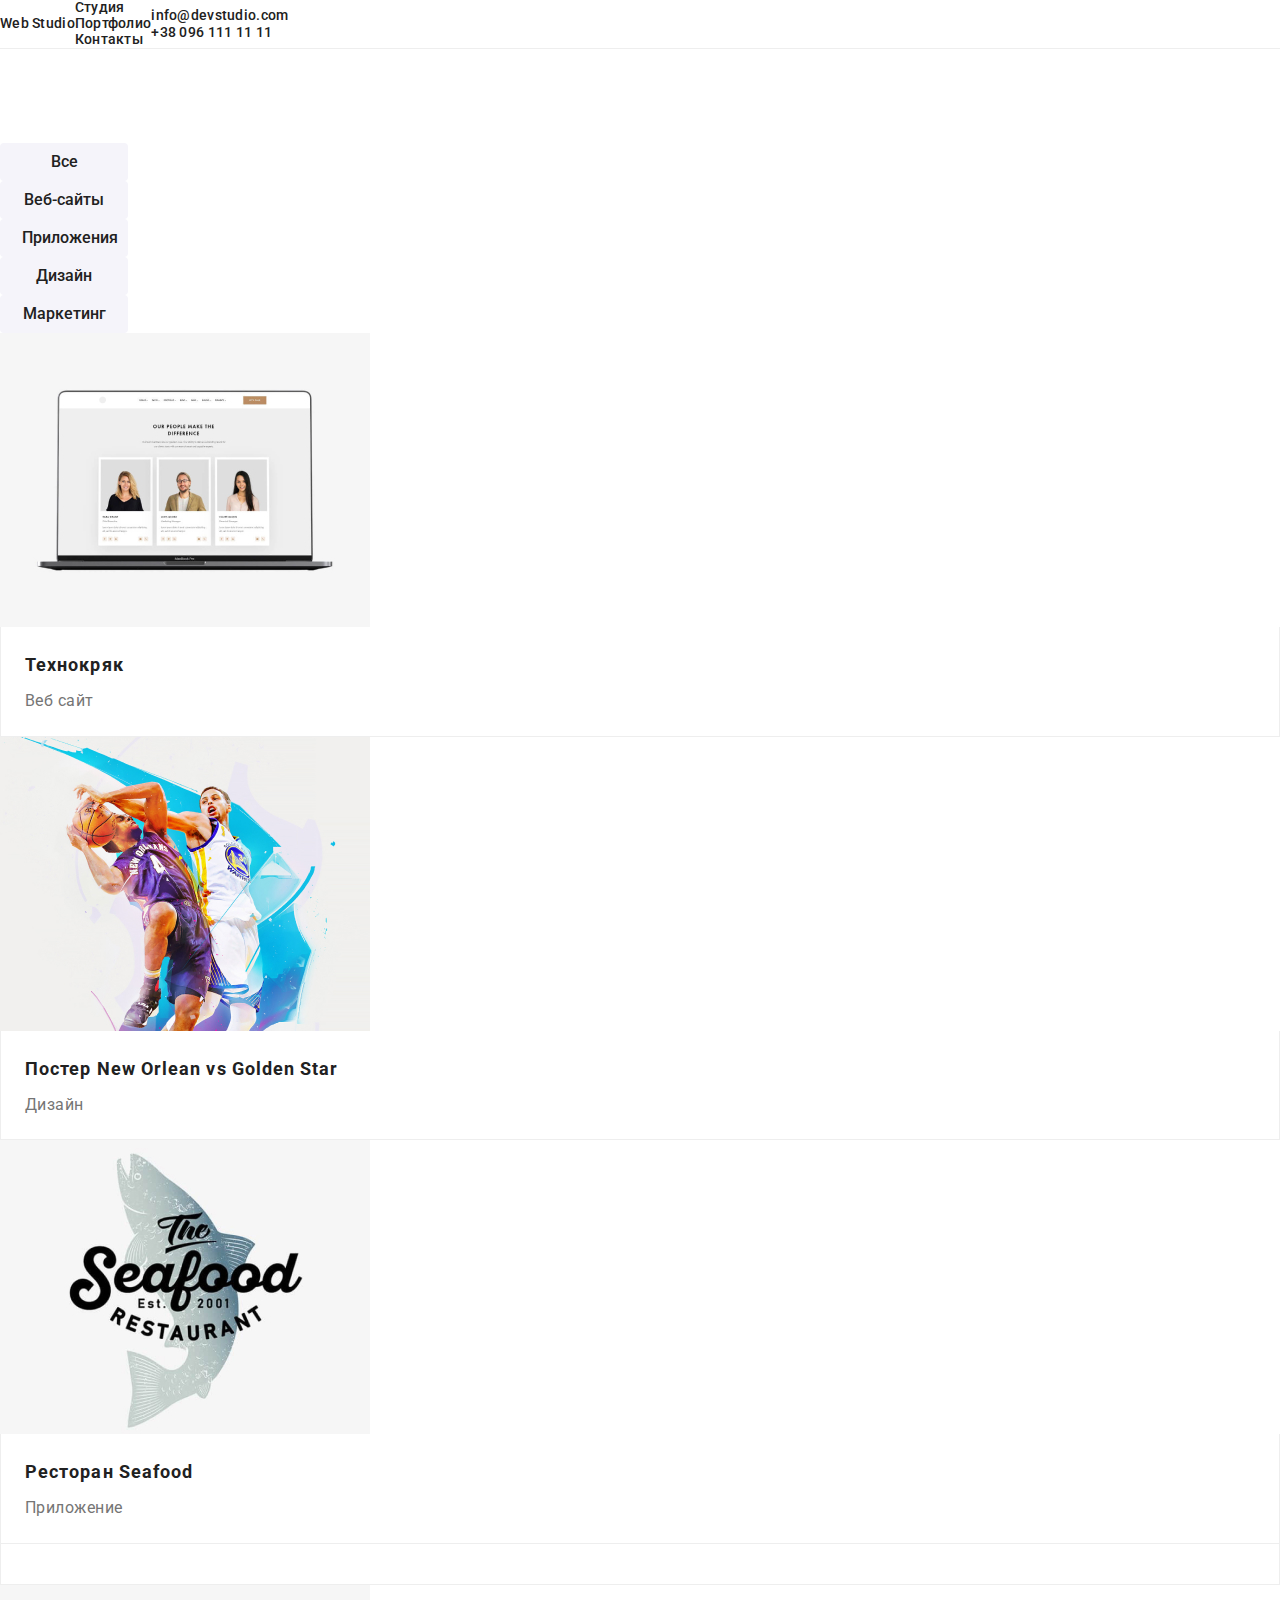
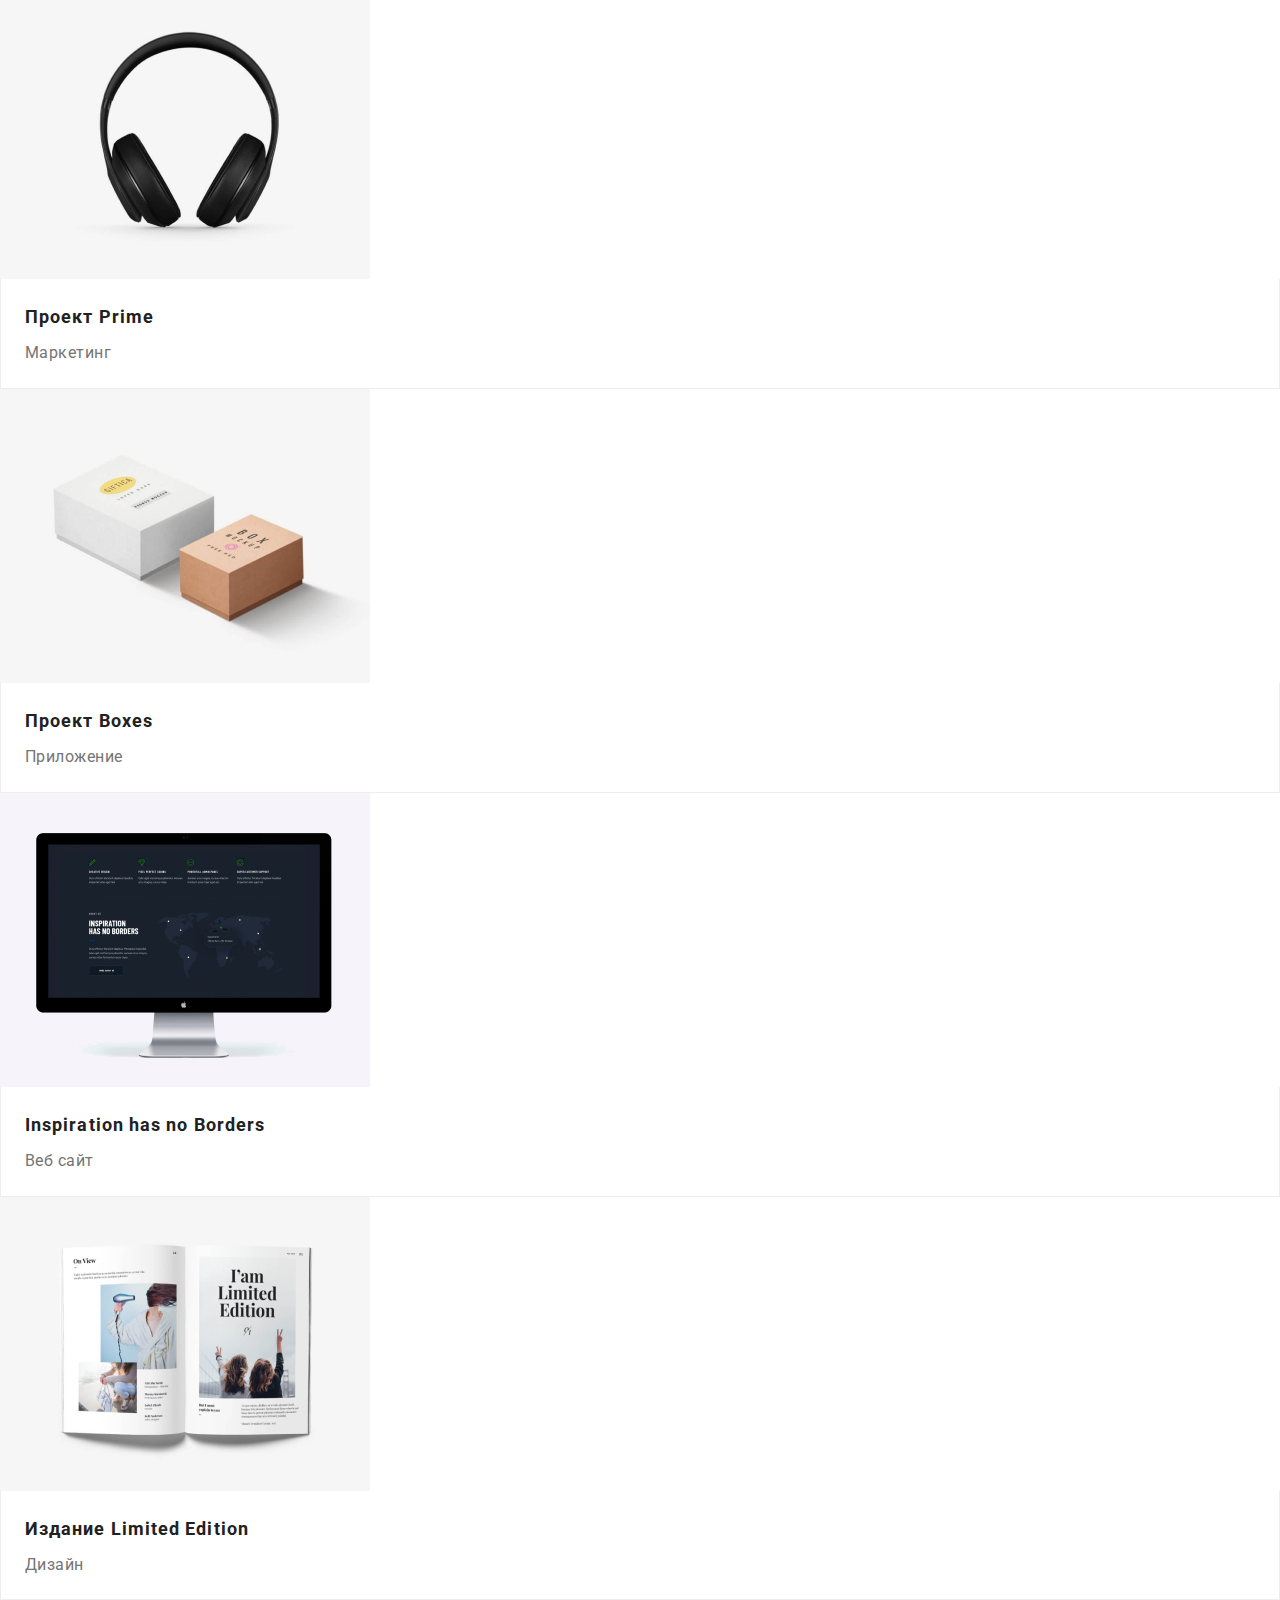
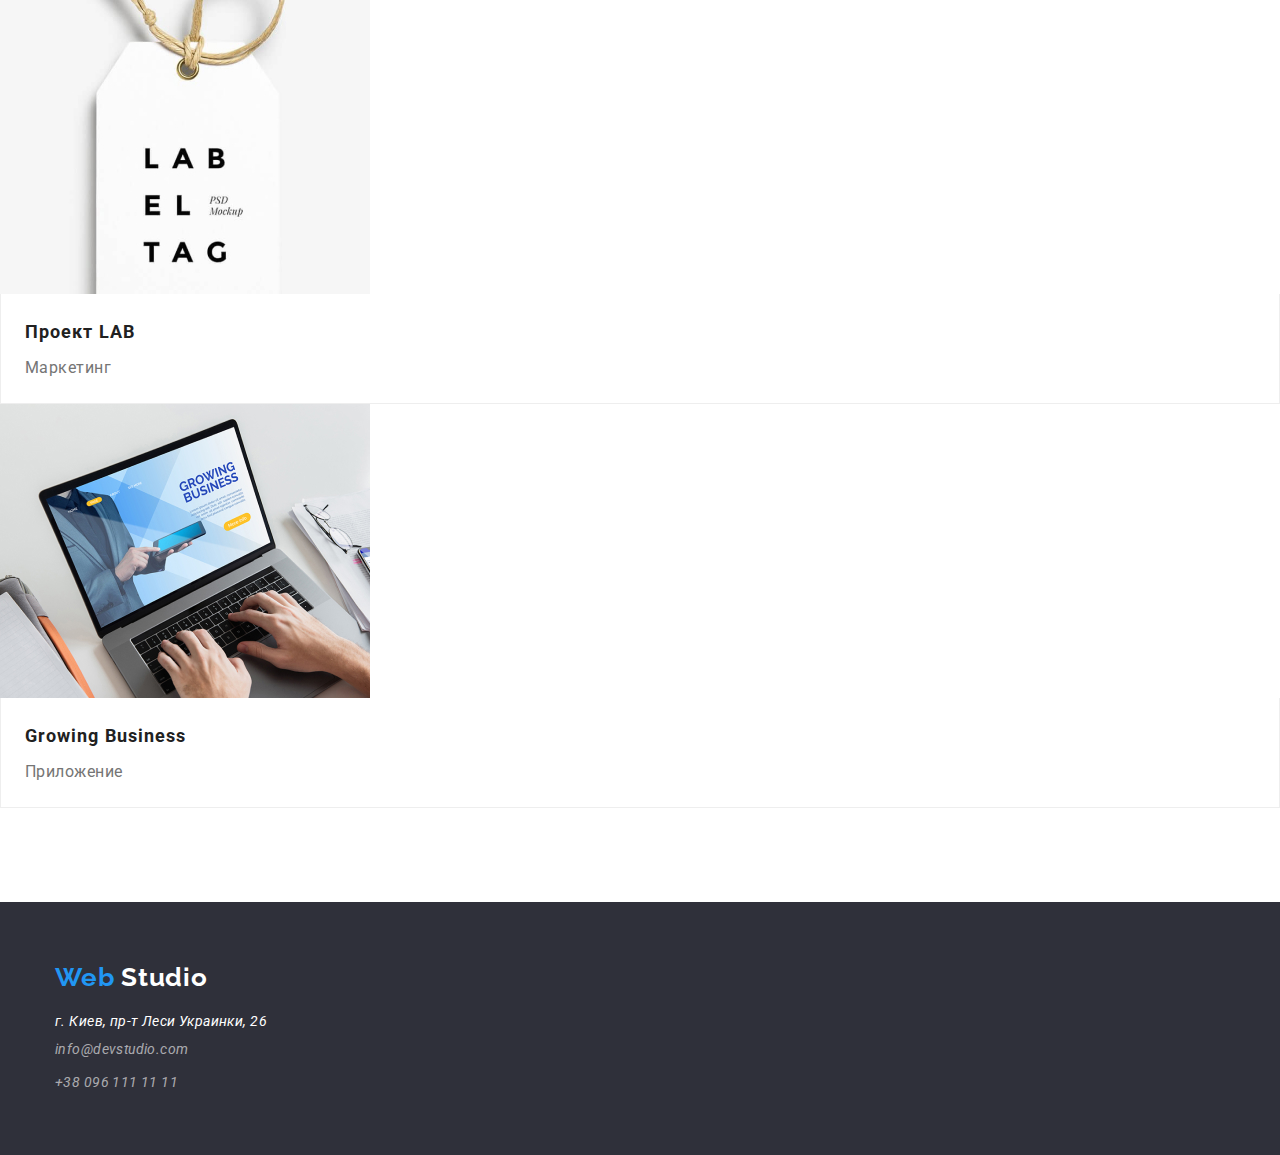
==== commit b0b8bf00: "1111" ====
--- a/portfolio.html
+++ b/portfolio.html
@@ -118,10 +118,10 @@
           <li class="item">
             <a href=""><img src="./images/foto9.jpg" alt="foto9" width="370" height="294"/>
               <div class="card-container">           
-            <h2 class="portfolio-title">Inspiration has no Borders</h2>
+                  <h2 class="portfolio-title">Inspiration has no Borders</h2>
             <p class="portfolio-text">Веб сайт</p>
-                    </div>
-           </a>
+                          </div>
+                </a>
           </li>
           <!-- 3 ряд фото -->
           <li class="item">
--- a/css/styles.css
+++ b/css/styles.css
@@ -1,25 +1,518 @@
+*,
+*::before,
+*::after {
+  box-sizing: border-box;
+}
+
 body {
   background-color: #ffffff;
-  font-family: Roboto;
+  font-family: 'Roboto', Verdana, Geneva, Tahoma, sans-serif;
   letter-spacing: 0.03em;
   font-size: 14px;
 }
+:root {
+  --header-color: #ffffff;
+  --hero-title-color: #ffffff;
+  --main-text-title-color: #212121;
+  --second-text-title-color: #757575;
+  --hover-buton-color: #2196f3;
+  --logo-color: #000000;
+  --button-portfolio-color: #f5f4fa;
+}
+a {
+  text-decoration: none;
+}
+
+ul,
+ol {
+  padding: 0;
+  list-style: none;
+  margin: 0;
+}
+
+p,
+h1,
+h2,
+h3,
+h4 {
+  padding: 0;
+  margin: 0;
+}
+img {
+  display: block;
+  max-height: 100%;
+  height: auto;
+}
+
+.container {
+  margin-left: auto;
+  margin-right: auto;
+  padding-left: 15px;
+  padding-right: 15px;
+  width: 1200px;
+}
+/*------ Шапка -------*/
+.heder {
+  border-bottom: 1px solid #eeeeee;
+}
+.nav-container {
+  display: flex;
+  align-items: center;
+}
+.header-nav {
+  display: flex;
+  align-items: center;
+}
+.header-list {
+  display: flex;
+}
+.header-list .item {
+  margin-right: 50px;
+}
+.header-list .item:last-child {
+  margin-right: 0px;
+}
+
+.header-list .link {
+  display: block;
+  padding-top: 32px;
+  padding-bottom: 32px;
+}
+
+.logo {
+  margin-right: 93px;
+  font-family: Raleway;
+  font-style: normal;
+  font-weight: bold;
+  font-size: 26px;
+  line-height: 1.19;
+  letter-spacing: 0.03em;
+  color: var(--logo-color);
+}
+.logo-web {
+  font-family: Raleway;
+  font-style: normal;
+  font-weight: bold;
+  font-size: 26px;
+  line-height: 1.19;
+  letter-spacing: 0.03em;
+  color: var(--hover-buton-color);
+}
+
+.link {
+  font-style: normal;
+  font-weight: 500;
+  font-size: 14px;
+  line-height: 1.14;
+  letter-spacing: 0.02em;
+  color: var(--main-text-title-color);
+}
+.header-list .link:hover,
+.header-list .link:focus {
+  color: var(--hover-buton-color);
+}
+.header-list .link-current {
+  color: #2196f3;
+}
+.auth-nav-list {
+  display: flex;
+  margin-left: auto;
+}
+
+.auth-nav-list .item {
+  margin-right: 50px;
+}
+
+.auth-nav-list .item:last-child {
+  margin-right: 0px;
+}
+.auth-nav-list .link {
+  font-weight: 500;
+  line-height: 1.14;
+  letter-spacing: 0.02em;
+  color: var(--second-text-title-color);
+}
+
+.auth-nav-list .link:hover,
+.auth-nav-list .link:focus {
+  color: var(--hover-buton-color);
+}
+
+/* -----Главный контент ------*/
+
+.hero-section {
+  padding-top: 200px;
+  padding-bottom: 200px;
+  background-color: #2f303a;
+  text-align: center;
+}
+
+.hero-title {
+  margin: 0 0 30px 0;
+  font-style: normal;
+  font-weight: 900;
+  font-size: 44px;
+  line-height: 1.36;
+  text-align: center;
+  letter-spacing: 0.06em;
+  text-transform: uppercase;
+  color: var(--hero-title-color);
+}
+
+.button-hero {
+  font-family: inherit;
+  font-weight: 700;
+  font-size: 16px;
+  line-height: 1.8;
+  letter-spacing: 0.06em;
+  cursor: pointer;
+  width: 200px;
+  height: 50px;
+  border: 0;
+  box-shadow: 0px 4px 4px rgba(0, 0, 0, 0.15);
+  border-radius: 4px;
+  color: var(--header-color);
+  background-color: #2196f3;
+}
+
+.button-hero:hover,
+.button-hero:focus {
+  background: #188ce8;
+  box-shadow: 0px 4px 4px rgba(0, 0, 0, 0.15);
+  border-radius: 4px;
+}
+
+.visually-hidden {
+position: absolute;
+white-space: nowrap;
+width: 1px;
+height: 1px;
+overflow: hidden;
+border: 0;
+padding: 0;
+clip: rect(0 0 0 0);
+clip-path: inset(50%);
+margin: -1px;
+
+}
+.section-benefits {
+padding-top: 94px;
+padding-bottom: 94px;
+
+}
+
+.benefits-item {
+display: flex;
+
+}
+
+.section-benefits-list {
+display: flex;
+
+}
+
+.section-benefits-list .item {
+width: 270px;
+margin-right: 30px;
+
+}
+
+.section-benefits-list .item:last-child {
+  margin-right: 0;
+}
+
+.section-benefits-title {
+margin-bottom: 10px;
+font-weight: 700;
+font-size: 14px;
+line-height: 1.14;
+letter-spacing: 0.03em;
+text-transform: uppercase;
+color: var(--main-text-title-color);
+
+}
+.section-benefits {
+background-color: #e5e5e5;
+
+}
+.section-benefits-text {
+font-size: 14px;
+line-height: 1.7;
+letter-spacing: 0.03em;
+color: var(--second-text-title-color);
+
+}
+
+.our-work-section {
+padding-bottom: 94px;
+
+}
+
+.our-work-list {
+display: flex;
+
+}
+
+.our-work-list .item {
+margin-right: 30px;
+
+}
+.our-work-list .item:last-child {
+margin-right: 0;
+
+}
+
+.our-work-title {
+margin-bottom: 50px;
+text-align: center;
+font-weight: 700;
+font-size: 36px;
+line-height: 1.16;
+text-align: center;
+letter-spacing: 0.03em;
+color: var(--main-text-title-color);
+
+}
+/*----Наша команда -----*/
+
+.our-team-section {
+background-color: #f5f4fa;
+padding-top: 94px;
+padding-bottom: 94px;
+
+}
+
+.our-team {
+margin-bottom: 50px;
+text-align: center;
+font-weight: 700;
+font-size: 36px;
+line-height: 1.16;
+letter-spacing: 0.03em;
+color: var(--main-text-title-color);
+
+}
+.our-team-list {
+display: flex;
+
+}
+
+.our-team-list .item {
+margin-right: 30px;
+text-align: center;
+background-color: var(--hero-title-color);
+box-shadow: 0px 1px 3px rgba(0, 0, 0, 0.12),
+0px 1px 1px rgba(0, 0, 0, 0.14),
+0px 2px 1px rgba(0, 0, 0, 0.2);
+border-radius: 0px 0px 4px 4px;
+
+}
+
+.our-team-list .item:last-child {
+margin-right: 0;
+
+}
+
+.our-team-title {
+margin-bottom: 10px;
+font-style: normal;
+font-weight: 500;
+font-size: 16px;
+line-height: 1.18;
+letter-spacing: 0.03em;
+color: var(--main-text-title-color);
+
+}
+
+.our-team-text {
+font-size: 16px;
+line-height: 1.18;
+letter-spacing: 0.03em;
+color: var(--second-text-title-color);
+
+}
+
+.media-team {
+padding: 30px 15px 30px 15px;
+margin: 0;
+
+}
+
+/*-----Портфолио-------*/
+
+.portfolio-section {
+padding-top: 94px;
+padding-bottom: 94px;
+
+}
+
+.portfolio-buttons-list {
+display: flex;
+justify-content: center;
+margin-bottom: 50px;
+
+}
+
+.portfolio-buttons-list .item {
+margin-right: 8px;
+
+}
+
+.portfolio-buttons-list .item:last-child {
+margin-right: 0;
+
+}
+
+.portfolio-button {
+padding: 6px 22px 6px 22px;
+font-family: inherit;
+font-weight: 500;
+font-size: 16px;
+line-height: 1.6;
+width: 128px;
+height: 38px;
+border: 0px;
+border-radius: 4px;
+cursor: pointer;
+background-color: var(--button-portfolio-color);
+color: var(--main-text-title-color);
+
+}
+
+.portfolio-button:hover,
+.portfolio-button:focus {
+background-color: #2196f3;
+color: #ffffff;
+box-shadow: 0px 3px 1px rgba(0, 0, 0, 0.1),
+0px 1px 2px rgba(0, 0, 0, 0.08),
+0px 2px 2px rgba(0, 0, 0, 0.12);
+border-radius: 4px;
+
+}
+
+.portfolio-section-list {
+display: flex;
+flex-wrap: wrap;
+flex-direction: row;
+
+
+}
+
+.portfolio-section-list .item {
+margin-right: 30px;
+margin-bottom: 30px;
+
+}
+
+.portfolio-section-list .item:nth-child(3n) {
+margin-right: 0;
+
+}
+
+.portfolio-section-list .item:nth-last-child(-n+3) {
+
+margin-bottom: 0;
+
+}
+
+.portfolio-title {
+margin-bottom: 4px;
+font-style: normal;
+font-weight: 700;
+font-size: 18px;
+line-height: 2;
+letter-spacing: 0.06em;
+color: var(--main-text-title-color);
+
+}
+
+.portfolio-text {
+font-size: 16px;
+line-height: 1.8;
+letter-spacing: 0.03em;
+color: var(--second-text-title-color);
+
+}
+.card-container {
+padding: 20px 24px;
+border-bottom: 1px solid #eeeeee;
+border-left: 1px solid #eeeeee;
+border-right: 1px solid #eeeeee;
+
+}
+
+/*--------Подвал--------*/
+.footer {
+background-color: #2f303a;
+padding-bottom: 60px;
+padding-top: 60px;
+
+}
+
+.logo-footer {
+display: block;
+margin-bottom: 20px;
+font-family: Raleway;
+font-weight: bold;
+font-size: 26px;
+line-height: 1.19;
+letter-spacing: 0.03em;
+color: var(--header-color);
+
+}
+
+.footer-adress {
+font-size: 14px;
+line-height: 14px;
+letter-spacing: 0.03em;
+color: var(--header-color);
+
+}
+
+.footer-contacts {
+  line-height: 1.7;
+letter-spacing: 0.03em;
+color: rgba(255, 255, 255, 0.6);
+
+}
+
+.footer-list {
+margin: 0;
+
+}
+
+.footer-list .item {
+margin-bottom: 9px;
+
+}
+
+.footer-list .item:last-child {
+margin-bottom: 0px;
+
+
+}
+
+
+
+/*
+
+
 .main-nav {
   display: flex;
   align-items: center;
 }
 
-/*убираем подчекивание*/
+/*убираем подчекивание
 .link {
   text-decoration: none;
 }
-/* убираем точки*/
+/* убираем точки
 .list {
   padding: 0;
   margin: 0;
   list-style: none;
 }
-/* ------------header-------------- */
+/* ------------header-------------- 
 
 .logotip {
   color: #000000;
@@ -51,7 +544,7 @@
   color: #2196f3;
 }
 
- .site-list {
+.site-list {
   color: #212121;
   line-height: 1.14;
   letter-spacing: 0.02em;
@@ -76,13 +569,13 @@
 .site-nav-list-mail:focus {
   color: #2196f3;
 }
- 
+
 .site-nav-list-contacts:hover,
 .site-nav-list-contacts:focus {
   color: #2196f3;
 }
 
-/* -----------main---------------------- */
+/* -----------main---------------------- 
 .hero {
   background-color: #2f303a;
 }
@@ -102,7 +595,7 @@
   line-height: 1.8;
   letter-spacing: 0.06em;
 }
-/*----------- преймущества --------------------*/
+/*----------- преймущества --------------------
 .benefits-title {
   color: #212121;
   font-size: 14px;
@@ -113,14 +606,14 @@
   color: #757575;
   line-height: 1.7;
 }
-/* ----------чем мы занимаемся ------------------*/
+/* ----------чем мы занимаемся ------------------
 .about-us-text {
   color: #212121;
   font-size: 36px;
   line-height: 1.16;
   text-align: center;
 }
-/*----------- наша команда -------------------- */
+/*----------- наша команда --------------------/
 .our-team {
   font-size: 16px;
   line-height: 1.18;
@@ -131,7 +624,7 @@
   line-height: 1.18;
   color: #757575;
 }
-/* --------------подвал -------------------------*/
+/* --------------подвал -------------------------
 .adress {
   background-color: #2f303a;
 }
@@ -150,7 +643,7 @@
   line-height: 1.7;
   color: rgba(255, 255, 255, 0.6);
 }
-/* ------------Портфолио --------------------------*/
+/* ------------Портфолио --------------------------
 .button-set {
   background-color: #f5f4fa;
 }
@@ -173,3 +666,4 @@
   line-height: 30px;
   color: #757575;
 }
+*/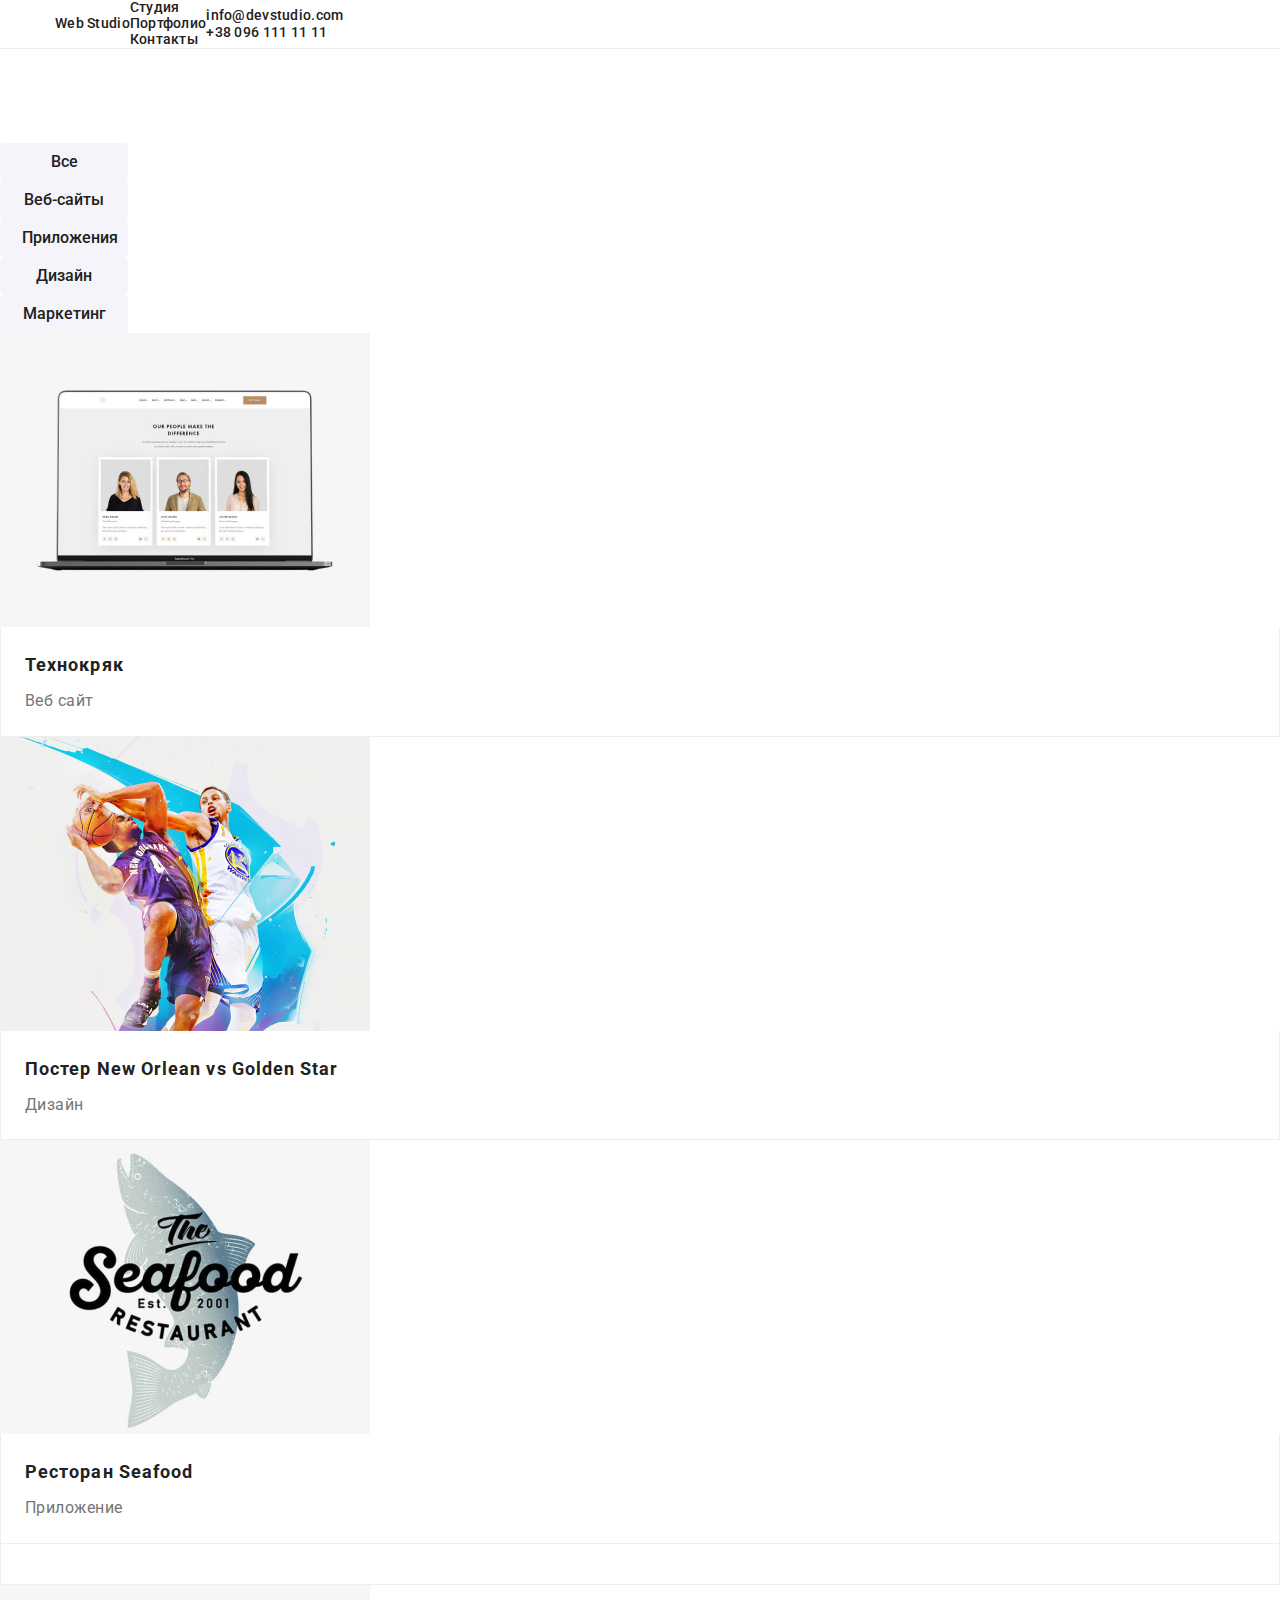
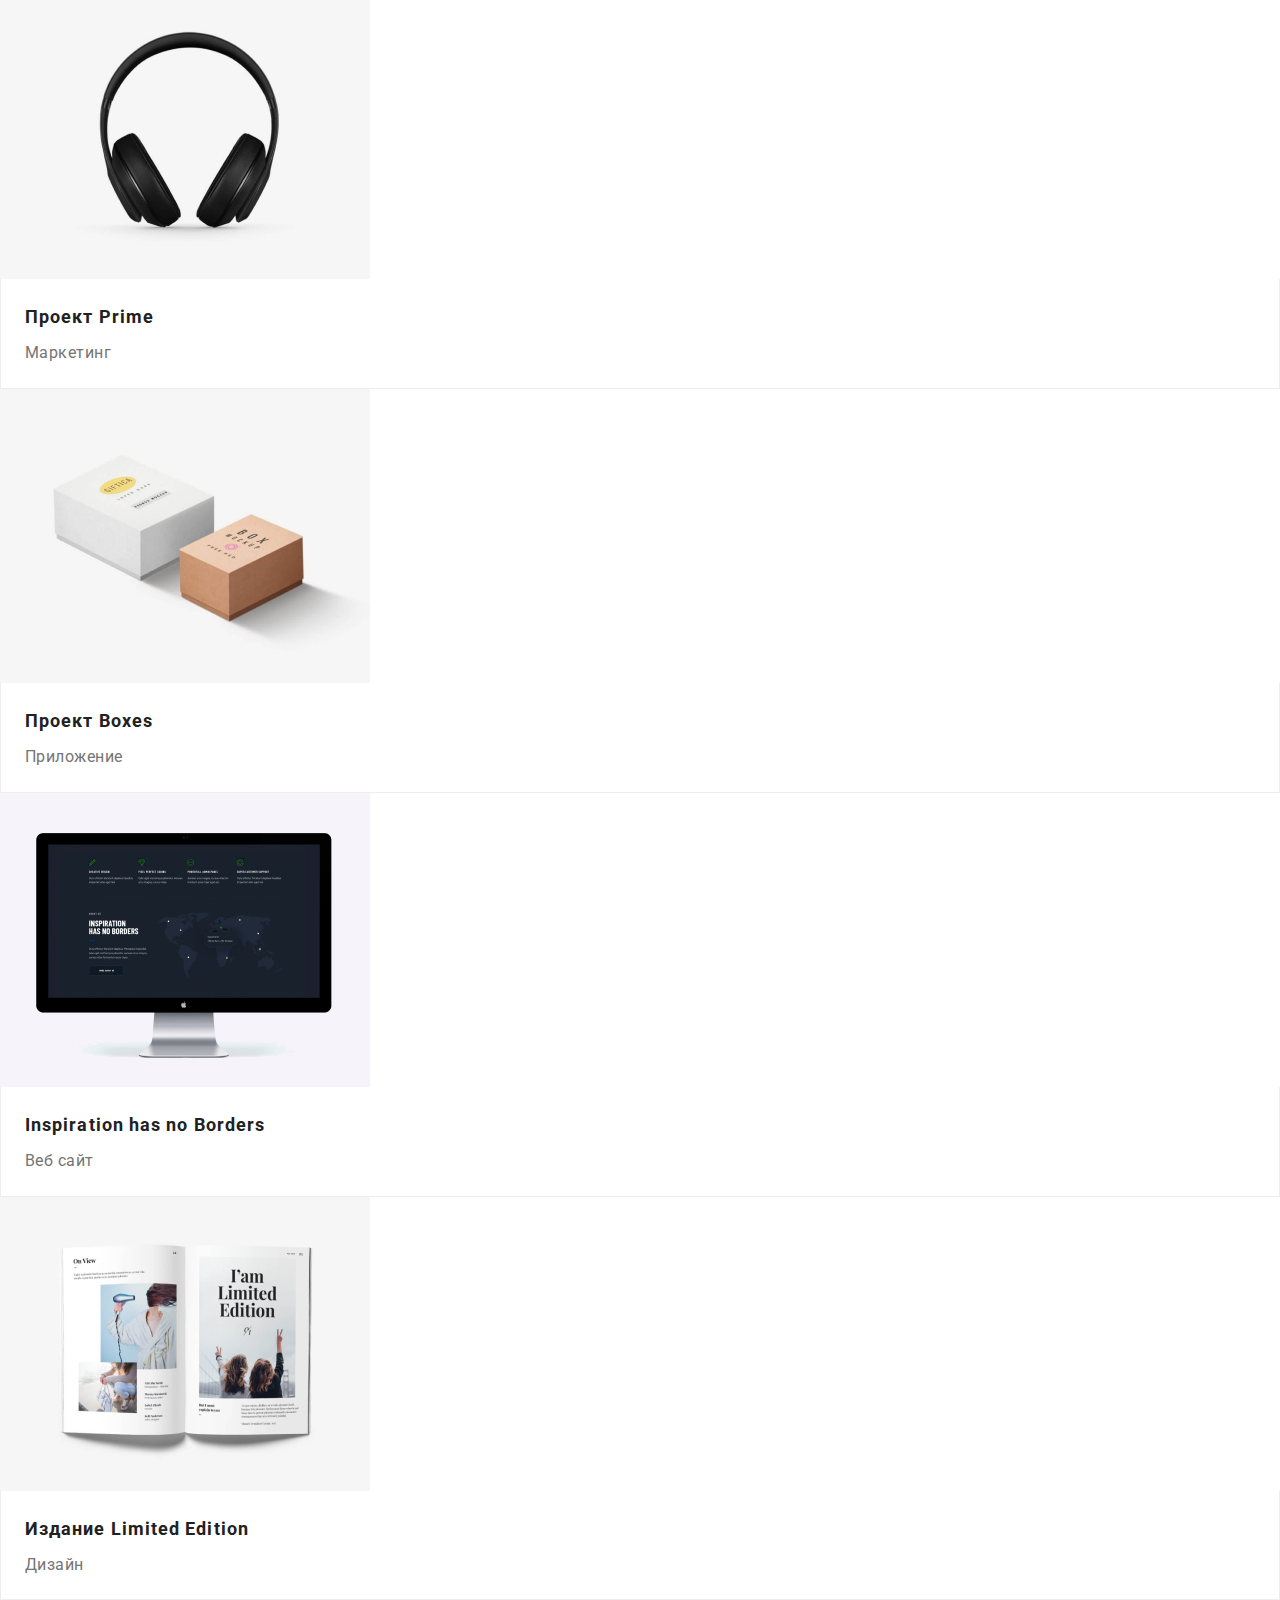
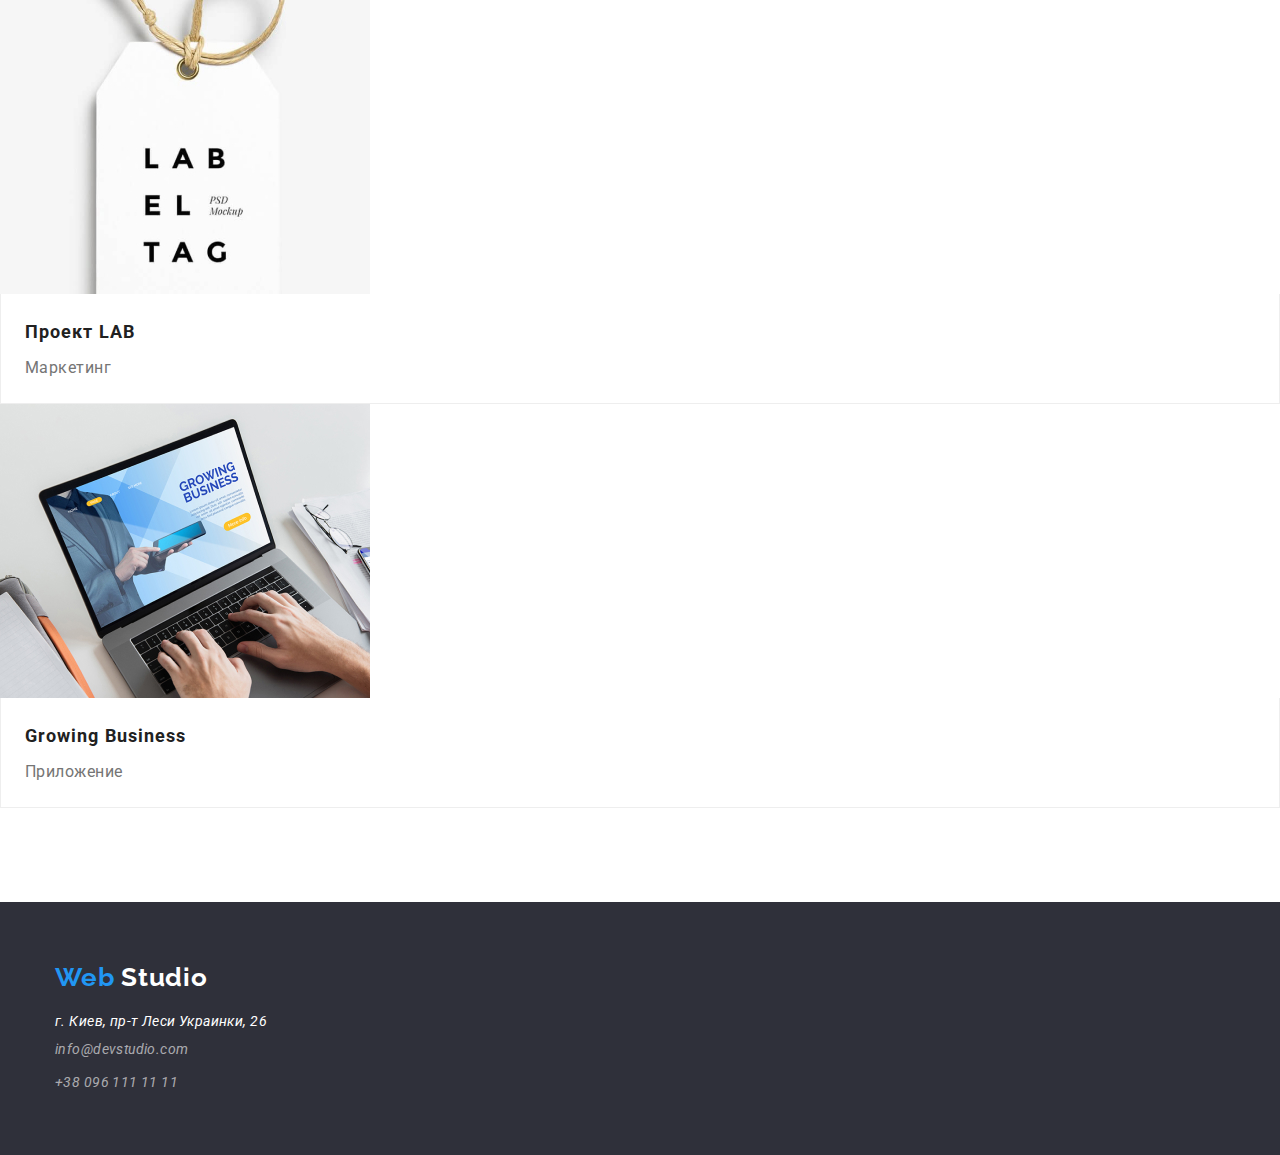
==== commit 909197d3: "1111" ====
--- a/portfolio.html
+++ b/portfolio.html
@@ -16,17 +16,12 @@
       href="https://cdnjs.cloudflare.com/ajax/libs/modern-normalize/1.1.0/modern-normalize.min.css"
     />
          <link rel="stylesheet" href="./css/styles.css" />
-    <!--<style>
-   /*a { 
-    text-decoration: none; /* Отменяем подчеркивание у ссылки */
-   } 
-  </style> -->
-  </head>
+      </head>
   <body>
 
     <!--  Верхний контейнер       -->
             <header class="heder">
-              <div class="container nav-container">           </div>
+              <div class="container nav-container">           
       <nav class="header-nav">
             <a href="/" class="logotip link"><span class="logotip-end">Web</span> Studio</a>
 
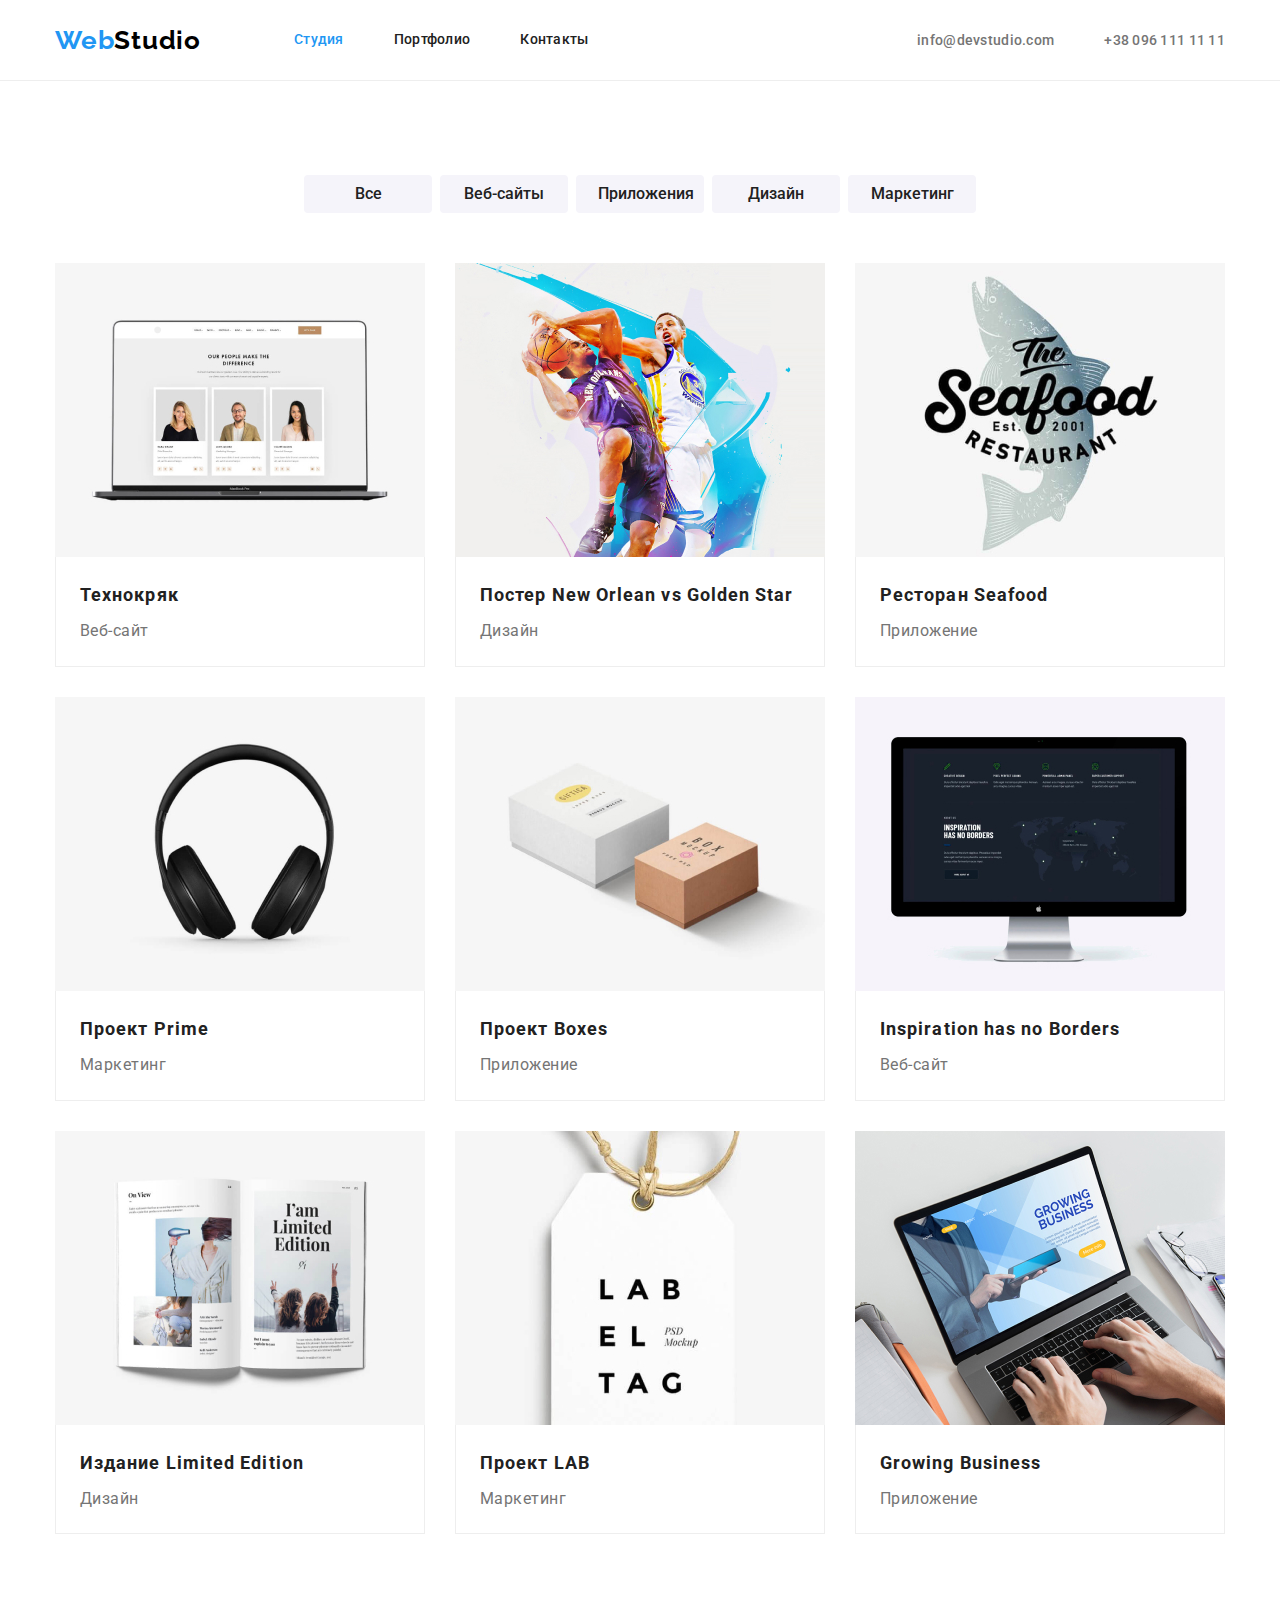
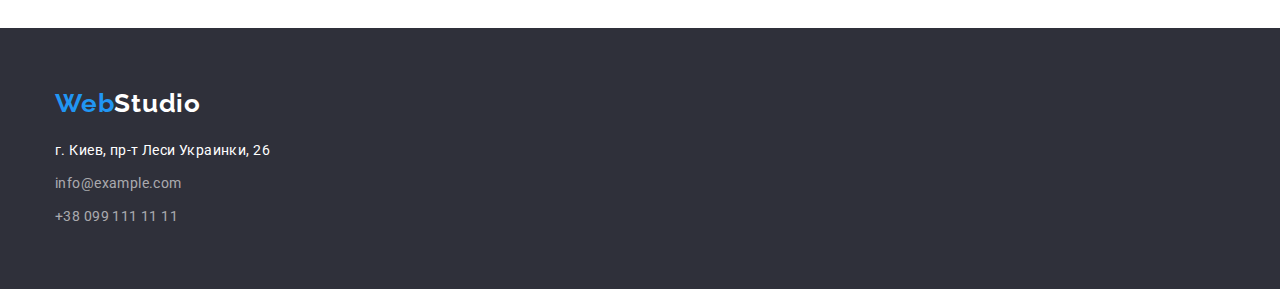
==== commit b77875db: "Переработал весь документ" ====
--- a/portfolio.html
+++ b/portfolio.html
@@ -5,163 +5,201 @@
     <meta http-equiv="X-UA-Compatible" content="IE=edge" />
     <meta name="viewport" content="width=device-width, initial-scale=1.0" />
     <title>Портфолио</title>
-    <link rel="preconnect" href="https://fonts.googleapis.com" />
-    <link rel="preconnect" href="https://fonts.gstatic.com" crossorigin />
     <link
       href="https://fonts.googleapis.com/css2?family=Raleway:wght@700&family=Roboto:wght@400;500;700;900&display=swap"
       rel="stylesheet"
-          />
-          <link
+    />
+    <link
       rel="stylesheet"
-      href="https://cdnjs.cloudflare.com/ajax/libs/modern-normalize/1.1.0/modern-normalize.min.css"
+      href="https://cdn.jsdelivr.net/npm/modern-normalize@1.1.0/modern-normalize.min.css"
     />
-         <link rel="stylesheet" href="./css/styles.css" />
-      </head>
+    <link rel="stylesheet" href="./css/styles.css" />
+  </head>
   <body>
-
-    <!--  Верхний контейнер       -->
-            <header class="heder">
-              <div class="container nav-container">           
-      <nav class="header-nav">
-            <a href="/" class="logotip link"><span class="logotip-end">Web</span> Studio</a>
-
-
-<!--Меню верхнее    -->
-        <ul class="site-list list link">
-              <li><a href="./index.html" class="link-current heder-li list link">Студия</a></li>
-              <li><a href="./portfolio.html" class="heder-li link list">Портфолио</a></li>
-              <li><a href="#" class="heder-li list link">Контакты</a></li>
-            </ul>
-     <ul class="site-nav-list list">
-            <li>
-              <a href="mailto:info@devstudio.com" class="site-nav-list-mail link list"
-                >info@devstudio.com</a
-              >
-            </li>
-            <li>
-              <a href="tel:+380961111111" class="site-nav-list-contacts contacts link list"
-                >+38 096 111 11 11</a
-              >
-            </li>
-            </nav>
-          </ul>
-        </div>
+    <!--Шапка сайта-->
+    <header class="header">
+      <div class="container nav-container">
+        <nav class="header-nav">
+          <a class="logo" href="./index.html"><span class="logo-web">Web</span>Studio</a>
+          <ul class="header-list">
+            <li class="item">
+              <a class="link current" href="./index.html">Студия</a>
+            </li>
+            <li class="item">
+              <a class="link" href="./portfolio.html">Портфолио</a>
+            </li>
+            <li class="item">
+              <a class="link" href="#contacts">Контакты</a>
+            </li>
+          </ul>
+        </nav>
+        <ul class="auth-nav-list">
+          <li class="item">
+            <a class="link" href="mailto:info@devstudio.com">info@devstudio.com</a>
+          </li>
+          <li class="item">
+            <a class="link" href="tel:+380961111111">+38 096 111 11 11</a>
+          </li>
+        </ul>
       </div>
     </header>
-     
-     
+    <!--Портфолио кнопки-->
     <main>
-      <!--Секция Заголовок портфолию  -->
-      <!--Кнопки-->
       <section class="portfolio-section">
-        <div class="container">            </div>
-        <h1 class="visually-hidden">Заголовок Портфолио</h1>
-        <!--  Контейнер с кнопками -->
-        <ul class="portfolio-button-list">
-          <li class="item"><button type="button" class="portfolio-button">Все</button></li>
-          <li class="item"><button type="button" class="portfolio-button">Веб-сайты</button></li>
-          <li class="item"><button type="button" class="portfolio-button">Приложения</button></li>
-          <li class="item"><button type="button" class="portfolio-button">Дизайн</button></li>
-          <li class="item"><button type="button" class="portfolio-button">Маркетинг</button></li>
-        </ul>
-       <ul class="portfolio-second-list">
-          <!--  1 ряд фото -->
-          <li class="item card">
-            <a href=""><img src="./images/foto4.jpg" alt="foto4" width="370" height="294" />
-            <div class="card-container">                 
-              <h2 class="portfolio-title">Технокряк</h2>
-            <p class="portfolio-text">Веб сайт</p>
-          
-          </div>
-          </a>
-          </li>
-          <li class="item">
-            <a href=""><img src="./images/foto5.jpg" alt="foto5" width="370" height="294"/>
-            <div class="card-container">         
-              <h2 class="portfolio-title">Постер New Orlean vs Golden Star</h2>
-            <p class="portfolio-text">Дизайн</p>
-          
-          </div>
-          </a>
-          </li>
-          <li class="item">
-            <a href=""><img src="./images/foto6.jpg" alt="foto6" width="370" height="294"/>
-              <div class="card-container">          
-            <h2 class="portfolio-title">Ресторан Seafood</h2>
-            <p class="portfolio-text">Приложение</p>
-          </div>
-          </a>
-          </li>
-          <div class="card-container"></div>          
-          <!--  2 ряд фото -->
-          <li class="item">
-            <a href=""><img src="./images/foto7.jpg" alt="foto7" width="370" height="294"/>
-              <div class="card-container">         
-            <h2 class="portfolio-title">Проект Prime</h2>
-            <p class="portfolio-text">Маркетинг</p>
-          </div>
-          </a>
-          </li>
-          <li class="item">
-            <a href=""><img src="./images/foto8.jpg" alt="foto8" width="370" height="294"/>
-              <div class="card-container">        
-            <h2 class="portfolio-title">Проект Boxes</h2>
-            <p class="portfolio-text">Приложение</p>
-</div>
-            </a>
-          </li>
-          <li class="item">
-            <a href=""><img src="./images/foto9.jpg" alt="foto9" width="370" height="294"/>
-              <div class="card-container">           
+        <div class="container">
+          <h1 class="visually-hidden">Our portfolio</h1>
+          <ul class="portfolio-buttons-list">
+            <li class="item"><button type="button" class="portfolio-button">Все</button></li>
+            <li class="item">
+              <button type="button" class="portfolio-button">Веб-сайты</button>
+            </li>
+            <li class="item">
+              <button type="button" class="portfolio-button">Приложения</button>
+            </li>
+            <li class="item">
+              <button type="button" class="portfolio-button">Дизайн</button>
+            </li>
+            <li class="item">
+              <button type="button" class="portfolio-button">Маркетинг</button>
+            </li>
+          </ul>
+          <ul class="portfolio-section-list">
+            <li class="item card">
+              <a href="">
+                <img
+                  src="./images/foto4.jpg"
+                  alt="картинка сайта"
+                  width="370"
+                />
+                <div class="card-container">
+                  <h2 class="portfolio-title">Технокряк</h2>
+                  <p class="portfolio-text">Веб-сайт</p>
+                </div>
+              </a>
+            </li>
+            <li class="item">
+              <a href="">
+                <img
+                  src="./images/foto5.jpg"
+                  alt="два человека играют в баскетбол"
+                  width="370"
+                />
+                <div class="card-container">
+                  <h2 class="portfolio-title">Постер New Orlean vs Golden Star</h2>
+                  <p class="portfolio-text">Дизайн</p>
+                </div>
+              </a>
+            </li>
+            <li class="item">
+              <a href="">
+                <img
+                  src="./images/foto6.jpg"
+                  alt="логотип приложения"
+                  width="370"
+                />
+                <div class="card-container">
+                  <h2 class="portfolio-title">Ресторан Seafood</h2>
+                  <p class="portfolio-text">Приложение</p>
+                </div>
+              </a>
+            </li>
+            <li class="item">
+              <a href="">
+                <img
+                  src="./images/foto7.jpg"
+                  alt="картинка наушников"
+                  width="370"
+                />
+                <div class="card-container">
+                  <h2 class="portfolio-title">Проект Prime</h2>
+                  <p class="portfolio-text">Маркетинг</p>
+                </div>
+              </a>
+            </li>
+            <li class="item">
+              <a href="">
+                <img
+                  src="./images/foto8.jpg"
+                  alt="картинка с коробками"
+                  width="370"
+                />
+                <div class="card-container">
+                  <h2 class="portfolio-title">Проект Boxes</h2>
+                  <p class="portfolio-text">Приложение</p>
+                </div>
+              </a>
+            </li>
+            <li class="item">
+              <a href="">
+                <img
+                  src="./images/foto9.jpg"
+                  alt="картинка с компьютероми"
+                  width="370"
+                />
+                <div class="card-container">
                   <h2 class="portfolio-title">Inspiration has no Borders</h2>
-            <p class="portfolio-text">Веб сайт</p>
-                          </div>
-                </a>
-          </li>
-          <!-- 3 ряд фото -->
-          <li class="item">
-            <a href=""><img src="./images/foto10.jpg" alt="foto10" width="370" height="294"/>
-              <div class="card-container">                   
-            <h2 class="portfolio-title">Издание Limited Edition</h2>
-            <p class="portfolio-text">Дизайн</p>
-          </div>
-          </a>
-          </li>
-          <li class="item">
-            <a href=""><img src="./images/foto11.jpg" alt="foto11" width="370" height="294"/>
-              <div class="card-container">  
-            <h2 class="portfolio-title">Проект LAB</h2>
-            <p class="portfolio-text">Маркетинг</p>
-               </div>          
-          </a>
-          </li>
-          <li class="item">
-            <a href=""><img src="./images/foto12.jpg" alt="foto12" width="370" height="294"/>
-              <div class="card-container">            
-            <h2 class="portfolio-title">Growing Business</h2>
-            <p class="portfolio-text">Приложение</p>
-          </div>
-          </a>
-          </li>
-        </ul>
+                  <p class="portfolio-text">Веб-сайт</p>
+                </div>
+              </a>
+            </li>
+            <li class="item">
+              <a href="">
+                <img
+                  src="./images/foto10.jpg"
+                  alt="картинка с книжкой"
+                  width="370"
+                />
+                <div class="card-container">
+                  <h2 class="portfolio-title">Издание Limited Edition</h2>
+                  <p class="portfolio-text">Дизайн</p>
+                </div>
+              </a>
+            </li>
+            <li class="item">
+              <a href="">
+                <img
+                  src="./images/foto11.jpg"
+                  alt="картинка с биркой"
+                  width="370"
+                />
+                <div class="card-container">
+                  <h2 class="portfolio-title">Проект LAB</h2>
+                  <p class="portfolio-text">Маркетинг</p>
+                </div>
+              </a>
+            </li>
+            <li class="item">
+              <a href="">
+                <img
+                  src="./images/foto12.jpg"
+                  alt="картинка с ноутбуком"
+                  width="370"
+                />
+                <div class="card-container">
+                  <h2 class="portfolio-title">Growing Business</h2>
+                  <p class="portfolio-text">Приложение</p>
+                </div>
+              </a>
+            </li>
+          </ul>
+        </div>
       </section>
     </main>
-   <!-- Футер -->
+    <!--Подвал-->
     <footer class="footer" id="contacts">
       <div class="container">
-        <a href="./index.html" class="logo-footer"><span class="logo-web">Web</span> Studio</a>
+        <a href="./index.html" class="logo-footer"><span class="logo-web">Web</span>Studio</a>
         <address class="adress-footer">
           <ul class="footer-list">
             <li class="item">
               <a class="footer-adress" href="#">г. Киев, пр-т Леси Украинки, 26</a>
             </li>
             <li class="item">
-              <a class="footer-contacts" href="mailto:info@devstudio.com" 
-                >info@devstudio.com</a
-              >
-            </li>
-            <li class="item">
-              <a href="tel:+380961111111" class="footer-contacts">+38 096 111 11 11</a></li>
+              <a class="footer-contacts" href="mailto:info@example.com">info@example.com</a>
+            </li>
+            <li class="item">
+              <a class="footer-contacts" href="tel:+380991111111">+38 099 111 11 11</a>
+            </li>
           </ul>
         </address>
       </div>
--- a/css/styles.css
+++ b/css/styles.css
@@ -3,33 +3,34 @@
 *::after {
   box-sizing: border-box;
 }
-
 body {
   background-color: #ffffff;
-  font-family: 'Roboto', Verdana, Geneva, Tahoma, sans-serif;
-  letter-spacing: 0.03em;
-  font-size: 14px;
+  font-family: 'Roboto', Tahoma, sans-serif;
 }
 :root {
   --header-color: #ffffff;
+
   --hero-title-color: #ffffff;
+
   --main-text-title-color: #212121;
+
   --second-text-title-color: #757575;
+
   --hover-buton-color: #2196f3;
+
   --logo-color: #000000;
-  --button-portfolio-color: #f5f4fa;
+
+  --button-portfolio-colour: #f5f4fa;
 }
 a {
   text-decoration: none;
 }
-
 ul,
 ol {
   padding: 0;
   list-style: none;
   margin: 0;
 }
-
 p,
 h1,
 h2,
@@ -50,10 +51,14 @@
   padding-left: 15px;
   padding-right: 15px;
   width: 1200px;
-}
-/*------ Шапка -------*/
-.heder {
+  /* outline: 2px solid tomato; */
+}
+
+/* ---------------------------------ШАПКА САЙТА----------------------------------- */
+.header {
   border-bottom: 1px solid #eeeeee;
+
+  /* outline: 2px solid tomato; */
 }
 .nav-container {
   display: flex;
@@ -72,13 +77,11 @@
 .header-list .item:last-child {
   margin-right: 0px;
 }
-
 .header-list .link {
   display: block;
   padding-top: 32px;
   padding-bottom: 32px;
 }
-
 .logo {
   margin-right: 93px;
   font-family: Raleway;
@@ -98,7 +101,6 @@
   letter-spacing: 0.03em;
   color: var(--hover-buton-color);
 }
-
 .link {
   font-style: normal;
   font-weight: 500;
@@ -111,34 +113,33 @@
 .header-list .link:focus {
   color: var(--hover-buton-color);
 }
-.header-list .link-current {
+.header-list .link.current {
   color: #2196f3;
 }
 .auth-nav-list {
   display: flex;
   margin-left: auto;
 }
-
 .auth-nav-list .item {
   margin-right: 50px;
 }
-
 .auth-nav-list .item:last-child {
   margin-right: 0px;
 }
 .auth-nav-list .link {
+  font-style: normal;
   font-weight: 500;
+  font-size: 14px;
   line-height: 1.14;
   letter-spacing: 0.02em;
   color: var(--second-text-title-color);
 }
-
 .auth-nav-list .link:hover,
 .auth-nav-list .link:focus {
   color: var(--hover-buton-color);
 }
 
-/* -----Главный контент ------*/
+/* ---------------------------------ГЛАВНЫЙ КОНТЕНТ----------------------------------- */
 
 .hero-section {
   padding-top: 200px;
@@ -146,7 +147,6 @@
   background-color: #2f303a;
   text-align: center;
 }
-
 .hero-title {
   margin: 0 0 30px 0;
   font-style: normal;
@@ -161,6 +161,7 @@
 
 .button-hero {
   font-family: inherit;
+  font-style: normal;
   font-weight: 700;
   font-size: 16px;
   line-height: 1.8;
@@ -174,496 +175,264 @@
   color: var(--header-color);
   background-color: #2196f3;
 }
-
 .button-hero:hover,
 .button-hero:focus {
   background: #188ce8;
   box-shadow: 0px 4px 4px rgba(0, 0, 0, 0.15);
   border-radius: 4px;
 }
-
 .visually-hidden {
-position: absolute;
-white-space: nowrap;
-width: 1px;
-height: 1px;
-overflow: hidden;
-border: 0;
-padding: 0;
-clip: rect(0 0 0 0);
-clip-path: inset(50%);
-margin: -1px;
-
+  position: absolute;
+  white-space: nowrap;
+  width: 1px;
+  height: 1px;
+  overflow: hidden;
+  border: 0;
+  padding: 0;
+  clip: rect(0 0 0 0);
+  clip-path: inset(50%);
+  margin: -1px;
 }
 .section-benefits {
-padding-top: 94px;
-padding-bottom: 94px;
-
-}
-
+  padding-top: 94px;
+  padding-bottom: 94px;
+  /* outline: 2px solid tomato; */
+}
 .benefits-item {
-display: flex;
-
-}
-
+  display: flex;
+}
 .section-benefits-list {
-display: flex;
-
-}
-
+  display: flex;
+}
 .section-benefits-list .item {
-width: 270px;
-margin-right: 30px;
-
-}
-
+  width: 270px;
+  margin-right: 30px;
+}
 .section-benefits-list .item:last-child {
   margin-right: 0;
 }
 
 .section-benefits-title {
-margin-bottom: 10px;
-font-weight: 700;
-font-size: 14px;
-line-height: 1.14;
-letter-spacing: 0.03em;
-text-transform: uppercase;
-color: var(--main-text-title-color);
-
-}
-.section-benefits {
-background-color: #e5e5e5;
-
+  margin-bottom: 10px;
+  font-style: normal;
+  font-weight: 700;
+  font-size: 14px;
+  line-height: 1.14;
+  letter-spacing: 0.03em;
+  text-transform: uppercase;
+  color: var(--main-text-title-color);
+}
+.sectiom-benefits {
+  background-color: #e5e5e5;
 }
 .section-benefits-text {
-font-size: 14px;
-line-height: 1.7;
-letter-spacing: 0.03em;
-color: var(--second-text-title-color);
-
-}
-
+  font-size: 14px;
+  line-height: 1.7;
+  letter-spacing: 0.03em;
+  color: var(--second-text-title-color);
+}
 .our-work-section {
-padding-bottom: 94px;
-
-}
-
+  padding-bottom: 94px;
+}
 .our-work-list {
-display: flex;
-
-}
-
+  display: flex;
+}
 .our-work-list .item {
-margin-right: 30px;
-
+  margin-right: 30px;
 }
 .our-work-list .item:last-child {
-margin-right: 0;
-
+  margin-right: 0;
 }
 
 .our-work-title {
-margin-bottom: 50px;
-text-align: center;
-font-weight: 700;
-font-size: 36px;
-line-height: 1.16;
-text-align: center;
-letter-spacing: 0.03em;
-color: var(--main-text-title-color);
-
-}
-/*----Наша команда -----*/
-
+  margin-bottom: 50px;
+  text-align: center;
+  font-style: normal;
+  font-weight: 700;
+  font-size: 36px;
+  line-height: 1.16;
+  text-align: center;
+  letter-spacing: 0.03em;
+  color: var(--main-text-title-color);
+}
+/* ---------------------------------НАША КОМАНДА----------------------------------- */
 .our-team-section {
-background-color: #f5f4fa;
-padding-top: 94px;
-padding-bottom: 94px;
-
-}
-
+  background-color: #f5f4fa;
+  padding-top: 94px;
+  padding-bottom: 94px;
+  /* outline: 2px solid tomato; */
+}
 .our-team {
-margin-bottom: 50px;
-text-align: center;
-font-weight: 700;
-font-size: 36px;
-line-height: 1.16;
-letter-spacing: 0.03em;
-color: var(--main-text-title-color);
-
+  margin-bottom: 50px;
+  text-align: center;
+  font-style: normal;
+  font-weight: 700;
+  font-size: 36px;
+  line-height: 1.16;
+  letter-spacing: 0.03em;
+  color: var(--main-text-title-color);
 }
 .our-team-list {
-display: flex;
-
+  display: flex;
 }
 
 .our-team-list .item {
-margin-right: 30px;
-text-align: center;
-background-color: var(--hero-title-color);
-box-shadow: 0px 1px 3px rgba(0, 0, 0, 0.12),
-0px 1px 1px rgba(0, 0, 0, 0.14),
-0px 2px 1px rgba(0, 0, 0, 0.2);
-border-radius: 0px 0px 4px 4px;
-
-}
-
+  margin-right: 30px;
+  text-align: center;
+  background-color: var(--hero-title-color);
+  box-shadow: 0px 1px 3px rgba(0, 0, 0, 0.12), 0px 1px 1px rgba(0, 0, 0, 0.14),
+    0px 2px 1px rgba(0, 0, 0, 0.2);
+  border-radius: 0px 0px 4px 4px;
+}
 .our-team-list .item:last-child {
-margin-right: 0;
-
+  margin-right: 0;
 }
 
 .our-team-title {
-margin-bottom: 10px;
-font-style: normal;
-font-weight: 500;
-font-size: 16px;
-line-height: 1.18;
-letter-spacing: 0.03em;
-color: var(--main-text-title-color);
-
-}
-
+  margin-bottom: 10px;
+  font-style: normal;
+  font-weight: 500;
+  font-size: 16px;
+  line-height: 1.18;
+  letter-spacing: 0.03em;
+  color: var(--main-text-title-color);
+}
 .our-team-text {
-font-size: 16px;
-line-height: 1.18;
-letter-spacing: 0.03em;
-color: var(--second-text-title-color);
-
+  font-size: 16px;
+  line-height: 1.18;
+  letter-spacing: 0.03em;
+  color: var(--second-text-title-color);
 }
 
 .media-team {
-padding: 30px 15px 30px 15px;
-margin: 0;
-
-}
-
-/*-----Портфолио-------*/
+  padding: 30px 15px 30px 15px;
+  margin: 0;
+}
+
+/* ---------------------------------СТРАНИЦА ПОРТФОЛИО----------------------------------- */
 
 .portfolio-section {
-padding-top: 94px;
-padding-bottom: 94px;
-
-}
-
+  padding-top: 94px;
+  padding-bottom: 94px;
+}
 .portfolio-buttons-list {
-display: flex;
-justify-content: center;
-margin-bottom: 50px;
-
-}
-
+  display: flex;
+  justify-content: center;
+  margin-bottom: 50px;
+}
 .portfolio-buttons-list .item {
-margin-right: 8px;
-
-}
-
+  margin-right: 8px;
+}
 .portfolio-buttons-list .item:last-child {
-margin-right: 0;
-
-}
-
+  margin-right: 0;
+}
 .portfolio-button {
-padding: 6px 22px 6px 22px;
-font-family: inherit;
-font-weight: 500;
-font-size: 16px;
-line-height: 1.6;
-width: 128px;
-height: 38px;
-border: 0px;
-border-radius: 4px;
-cursor: pointer;
-background-color: var(--button-portfolio-color);
-color: var(--main-text-title-color);
-
-}
-
+  padding: 6px 22px 6px 22px;
+  font-family: inherit;
+  font-style: normal;
+  font-weight: 500;
+  font-size: 16px;
+  line-height: 1.6;
+  width: 128px;
+  height: 38px;
+  border: 0px;
+  border-radius: 4px;
+  cursor: pointer;
+  background-color: var(--button-portfolio-colour);
+  color: var(--main-text-title-color);
+}
 .portfolio-button:hover,
 .portfolio-button:focus {
-background-color: #2196f3;
-color: #ffffff;
-box-shadow: 0px 3px 1px rgba(0, 0, 0, 0.1),
-0px 1px 2px rgba(0, 0, 0, 0.08),
-0px 2px 2px rgba(0, 0, 0, 0.12);
-border-radius: 4px;
-
+  background-color: #2196f3;
+  color: #ffffff;
+  box-shadow: 0px 3px 1px rgba(0, 0, 0, 0.1), 0px 1px 2px rgba(0, 0, 0, 0.08),
+    0px 2px 2px rgba(0, 0, 0, 0.12);
+  border-radius: 4px;
 }
 
 .portfolio-section-list {
-display: flex;
-flex-wrap: wrap;
-flex-direction: row;
-
-
-}
-
+  display: flex;
+  flex-wrap: wrap;
+  flex-direction: row;
+}
 .portfolio-section-list .item {
-margin-right: 30px;
-margin-bottom: 30px;
-
-}
-
+  margin-right: 30px;
+  margin-bottom: 30px;
+  /* outline: 1px solid tomato; */
+}
 .portfolio-section-list .item:nth-child(3n) {
-margin-right: 0;
-
-}
-
-.portfolio-section-list .item:nth-last-child(-n+3) {
-
-margin-bottom: 0;
-
+  margin-right: 0;
+}
+.portfolio-section-list .item:nth-last-child(-n + 3) {
+  margin-bottom: 0;
 }
 
 .portfolio-title {
-margin-bottom: 4px;
-font-style: normal;
-font-weight: 700;
-font-size: 18px;
-line-height: 2;
-letter-spacing: 0.06em;
-color: var(--main-text-title-color);
-
-}
-
+  margin-bottom: 4px;
+  font-style: normal;
+  font-weight: 700;
+  font-size: 18px;
+  line-height: 2;
+  letter-spacing: 0.06em;
+  color: var(--main-text-title-color);
+}
 .portfolio-text {
-font-size: 16px;
-line-height: 1.8;
-letter-spacing: 0.03em;
-color: var(--second-text-title-color);
-
+  font-size: 16px;
+  line-height: 1.8;
+  letter-spacing: 0.03em;
+  color: var(--second-text-title-color);
 }
 .card-container {
-padding: 20px 24px;
-border-bottom: 1px solid #eeeeee;
-border-left: 1px solid #eeeeee;
-border-right: 1px solid #eeeeee;
-
-}
-
-/*--------Подвал--------*/
+  padding: 20px 24px;
+  border-bottom: 1px solid #eeeeee;
+  border-left: 1px solid #eeeeee;
+  border-right: 1px solid #eeeeee;
+}
+
+/* ---------------------------------ПОДВАЛ----------------------------------- */
 .footer {
-background-color: #2f303a;
-padding-bottom: 60px;
-padding-top: 60px;
-
-}
-
+  background-color: #2f303a;
+  padding-bottom: 60px;
+  padding-top: 60px;
+}
 .logo-footer {
-display: block;
-margin-bottom: 20px;
-font-family: Raleway;
-font-weight: bold;
-font-size: 26px;
-line-height: 1.19;
-letter-spacing: 0.03em;
-color: var(--header-color);
-
-}
-
-.footer-adress {
-font-size: 14px;
-line-height: 14px;
-letter-spacing: 0.03em;
-color: var(--header-color);
-
-}
-
-.footer-contacts {
-  line-height: 1.7;
-letter-spacing: 0.03em;
-color: rgba(255, 255, 255, 0.6);
-
-}
-
-.footer-list {
-margin: 0;
-
-}
-
-.footer-list .item {
-margin-bottom: 9px;
-
-}
-
-.footer-list .item:last-child {
-margin-bottom: 0px;
-
-
-}
-
-
-
-/*
-
-
-.main-nav {
-  display: flex;
-  align-items: center;
-}
-
-/*убираем подчекивание
-.link {
-  text-decoration: none;
-}
-/* убираем точки
-.list {
-  padding: 0;
-  margin: 0;
-  list-style: none;
-}
-/* ------------header-------------- 
-
-.logotip {
-  color: #000000;
+  display: block;
+  margin-bottom: 20px;
   font-family: Raleway;
-  font-size: 26px;
+  font-style: normal;
   font-weight: bold;
   font-size: 26px;
   line-height: 1.19;
   letter-spacing: 0.03em;
-}
-.logotip-end {
+  color: var(--header-color);
+}
+.footer-adress {
+  font-style: normal;
+  font-weight: 400;
+  font-size: 14px;
+  line-height: 1.7;
+  letter-spacing: 0.03em;
+  color: var(--header-color);
+}
+.footer-contacts {
+  font-style: normal;
+  font-weight: 400;
+  font-size: 14px;
+  line-height: 1.7;
+  letter-spacing: 0.03em;
+  color: rgba(255, 255, 255, 0.6);
+}
+.footer-adress:hover,
+.footer-contacts:hover {
   color: #2196f3;
-  font-family: Raleway;
-  font-size: 26px;
-  line-height: 1.19;
-  font-weight: bold;
-  letter-spacing: 0.03em;
-}
-
-.heder-li {
-  font-weight: 500;
-  font-size: 14px;
-  line-height: 1.14;
-  letter-spacing: 0.02em;
-  color: #212121;
-}
-.heder-li:hover,
-.heder-li:focus {
-  color: #2196f3;
-}
-
-.site-list {
-  color: #212121;
-  line-height: 1.14;
-  letter-spacing: 0.02em;
-}
-.link-portfo {
-  color: #212121;
-}
-.link-current {
-  color: #2196f3;
-}
-.link-current:hover,
-.link-current:focus {
-  color: #2196f3;
-}
-
-.contacts {
-  color: #757575;
-  line-height: 1.14;
-  letter-spacing: 0.02em;
-}
-.site-nav-list-mail:hover,
-.site-nav-list-mail:focus {
-  color: #2196f3;
-}
-
-.site-nav-list-contacts:hover,
-.site-nav-list-contacts:focus {
-  color: #2196f3;
-}
-
-/* -----------main---------------------- 
-.hero {
-  background-color: #2f303a;
-}
-.hero-title {
-  color: #ffffff;
-  font-weight: 900;
-  font-size: 44px;
-  line-height: 1.3;
-  text-align: center;
-  letter-spacing: 0.06em;
-}
-.hero-button-text {
-  font-family: inherit;
-  background-color: #2196f3;
-  color: #ffffff;
-  font-size: 16px;
-  line-height: 1.8;
-  letter-spacing: 0.06em;
-}
-/*----------- преймущества --------------------
-.benefits-title {
-  color: #212121;
-  font-size: 14px;
-  line-height: 1.14;
-  text-transform: uppercase;
-}
-.benefits-text {
-  color: #757575;
-  line-height: 1.7;
-}
-/* ----------чем мы занимаемся ------------------
-.about-us-text {
-  color: #212121;
-  font-size: 36px;
-  line-height: 1.16;
-  text-align: center;
-}
-/*----------- наша команда --------------------/
-.our-team {
-  font-size: 16px;
-  line-height: 1.18;
-  color: #212121;
-}
-.our-team-text {
-  font-size: 16px;
-  line-height: 1.18;
-  color: #757575;
-}
-/* --------------подвал -------------------------
-.adress {
-  background-color: #2f303a;
-}
-.logo-footer {
-  font-family: Raleway;
-  font-size: 26px;
-  line-height: 1.19;
-  color: #ffffff;
-}
-.adr-text {
-  font-style: normal;
-  line-height: 1.7;
-  color: #ffffff;
-}
-.adr-mail {
-  line-height: 1.7;
-  color: rgba(255, 255, 255, 0.6);
-}
-/* ------------Портфолио --------------------------
-.button-set {
-  background-color: #f5f4fa;
-}
-.button-li {
-  font-family: inherit;
-  font-size: 16px;
-  line-height: 1.6;
-  text-align: center;
-  color: #212121;
-}
-.portfolio-name {
-  font-weight: bold;
-  font-size: 18px;
-  line-height: 36px;
-  letter-spacing: 0.06em;
-  color: #212121;
-}
-.portfolio-text {
-  font-size: 16px;
-  line-height: 30px;
-  color: #757575;
-}
-*/+}
+
+.footer-list {
+  margin: 0;
+}
+.footer-list .item {
+  margin-bottom: 9px;
+}
+.footer-list .item:last-child {
+  margin-bottom: 0px;
+}